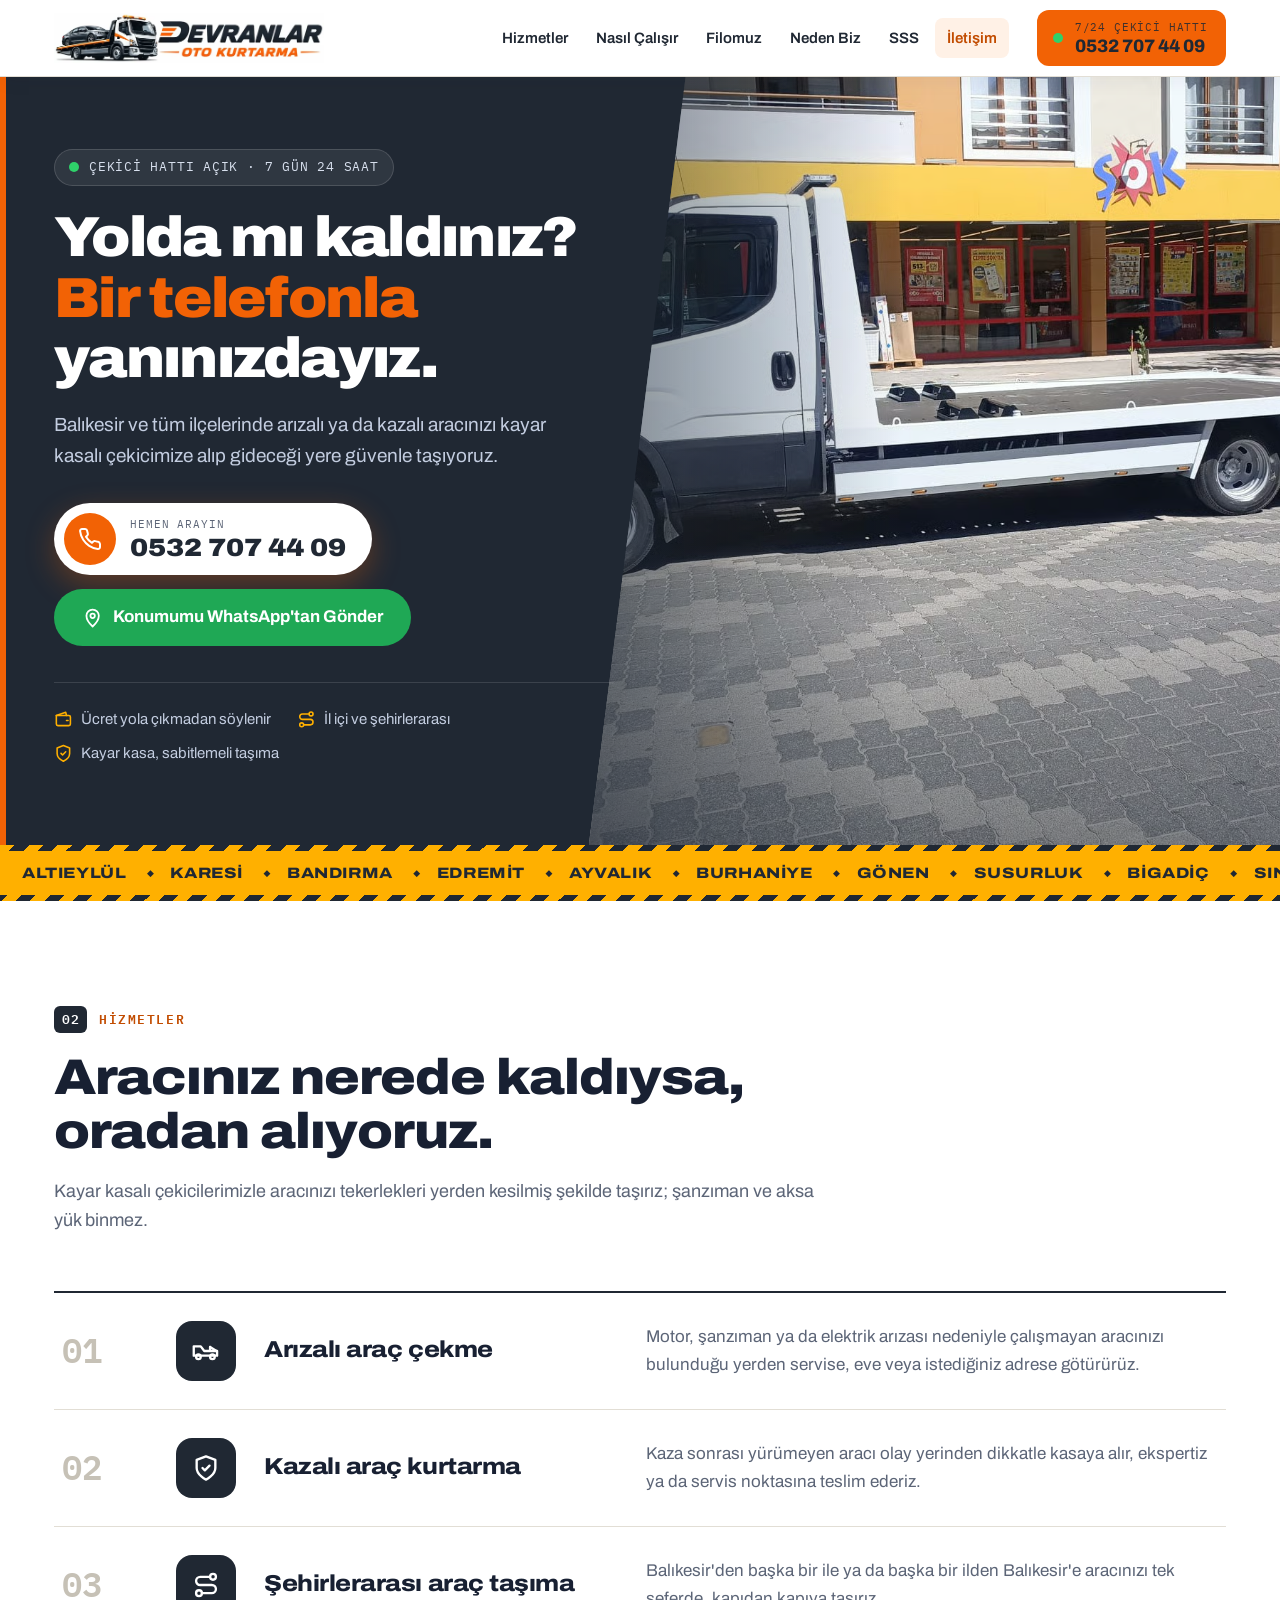
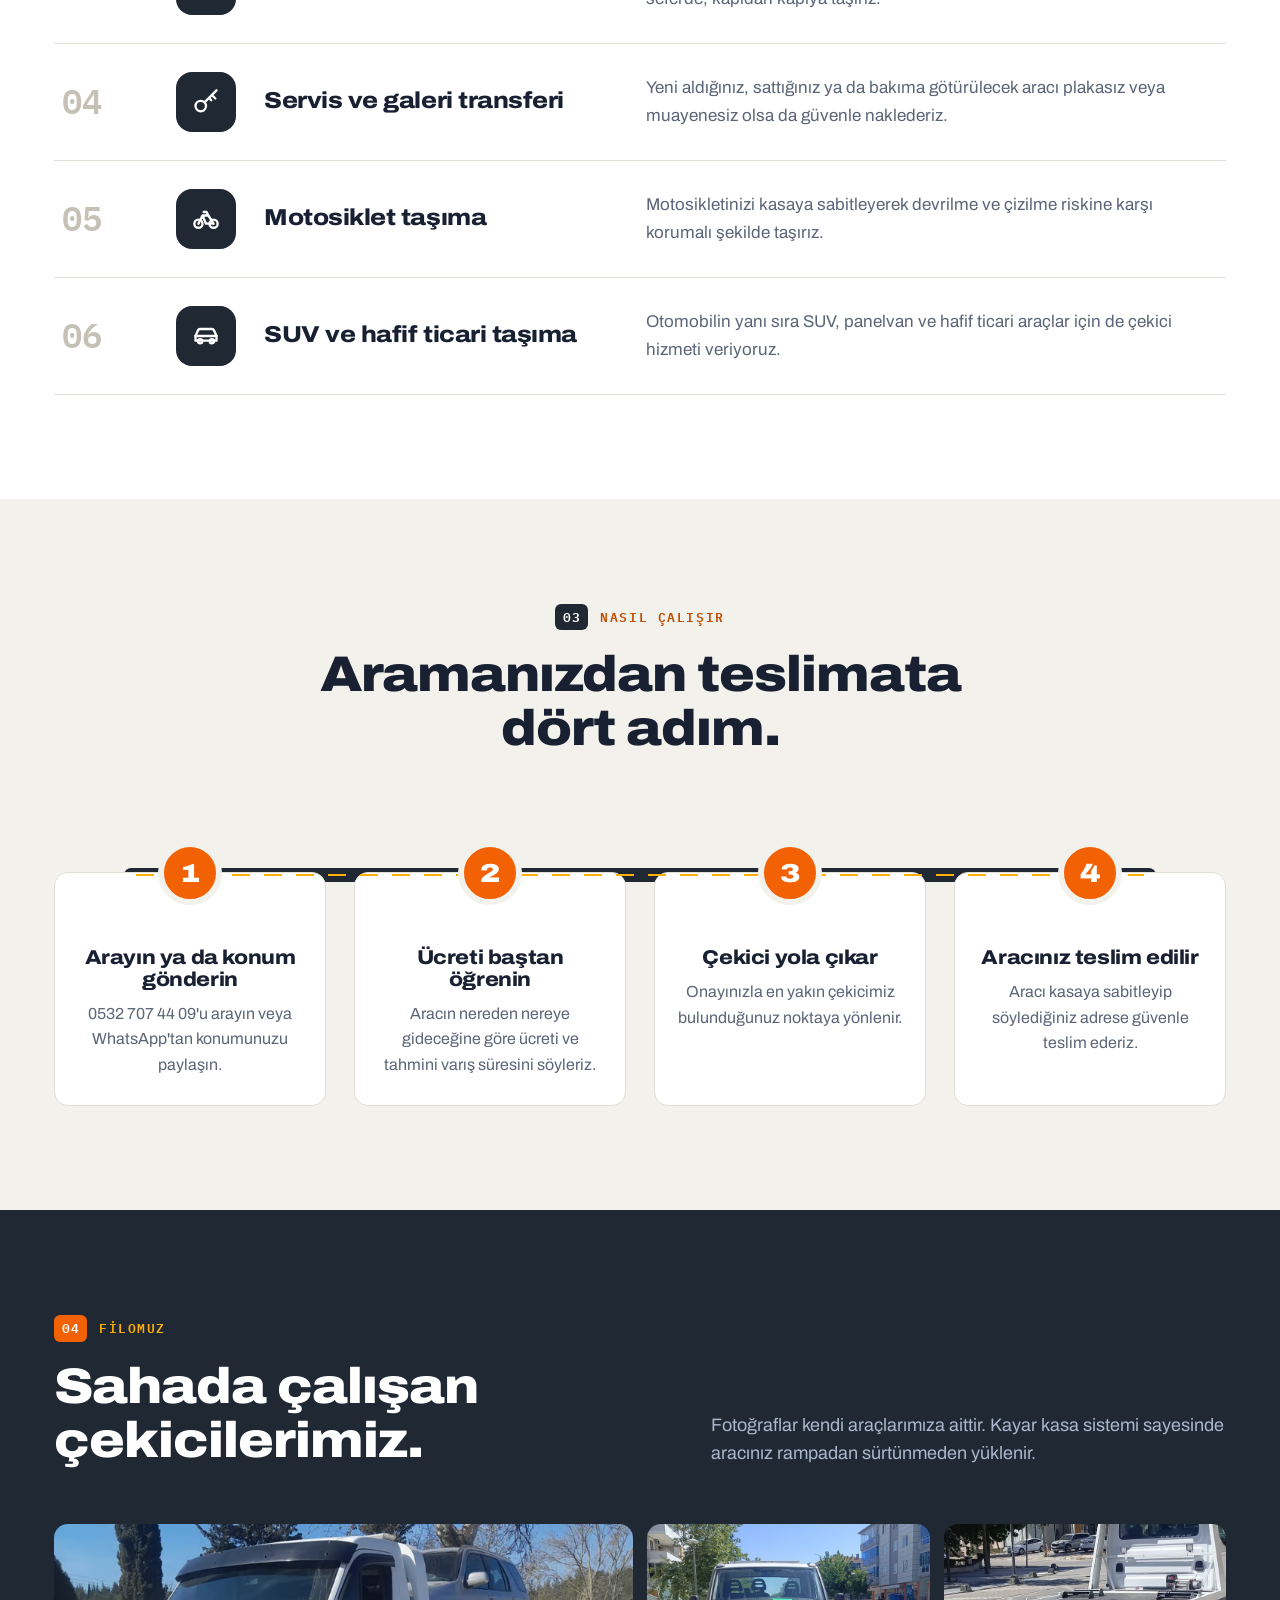
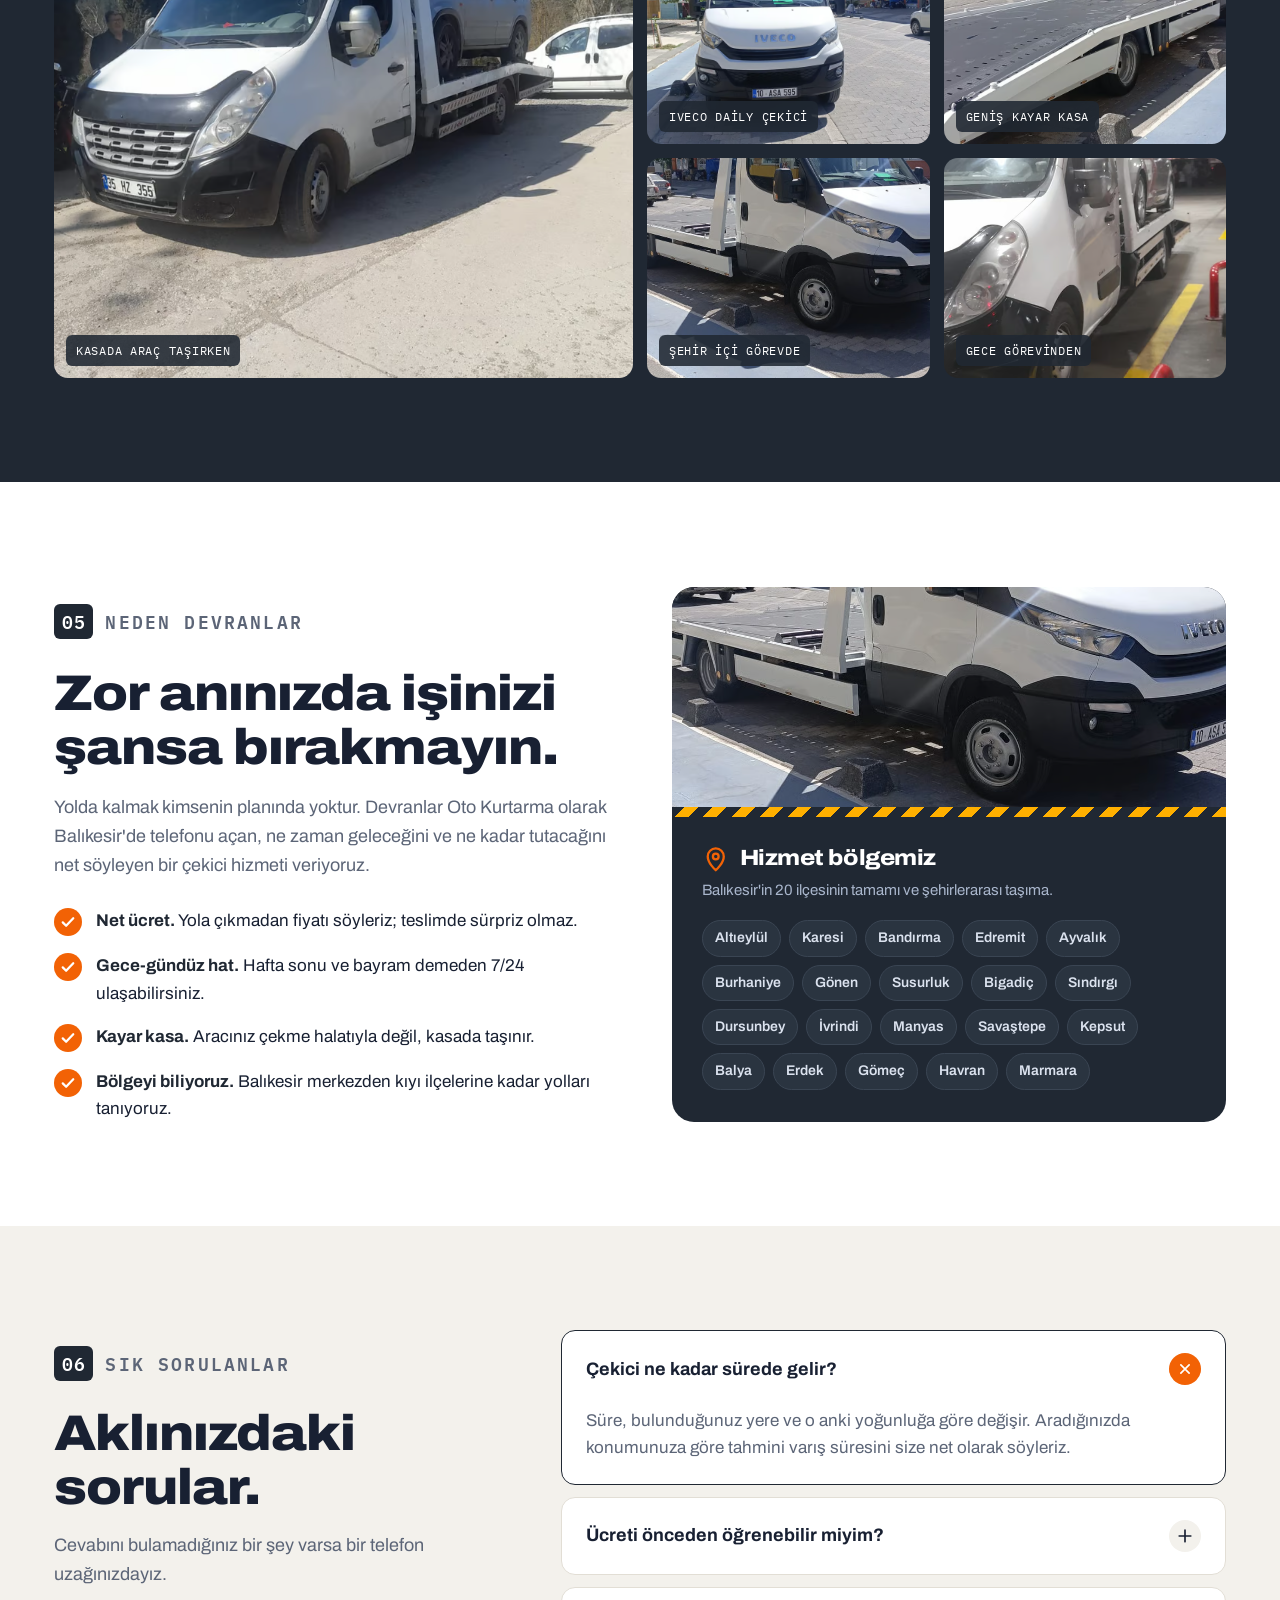
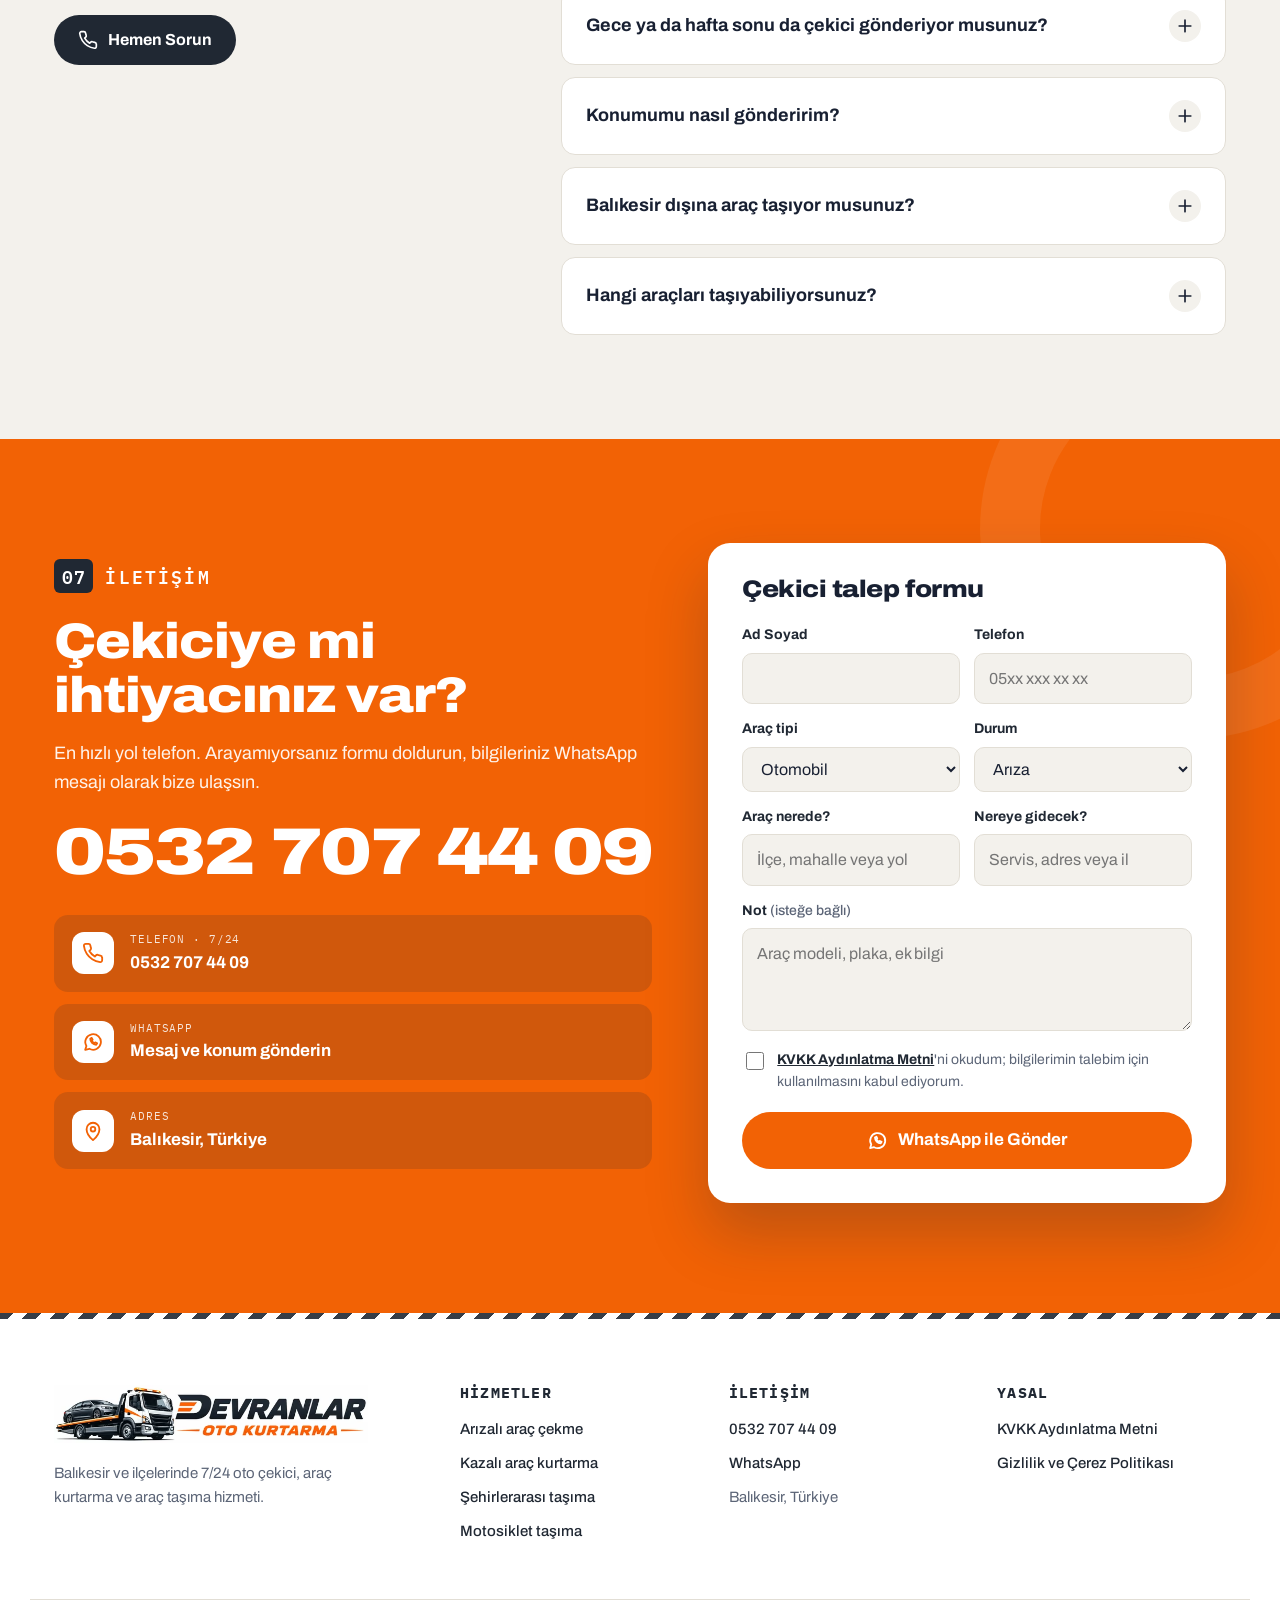
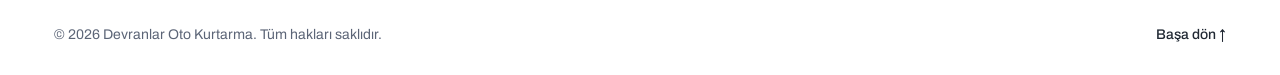
==== index.html @ 250f63aa "Devranlar Oto Kurtarma web sitesi" ====
<!DOCTYPE html>
<html lang="tr">
<head>
<meta charset="UTF-8">
<meta name="viewport" content="width=device-width, initial-scale=1.0">
<title>Devranlar Oto Kurtarma | Balıkesir Oto Çekici ve Yol Yardım – 7/24</title>
<meta name="description" content="Balıkesir oto çekici: arızalı ve kazalı araç kurtarma, şehir içi ve şehirlerarası araç taşıma, motosiklet taşıma. Devranlar Oto Kurtarma ☎ 0532 707 44 09">
<link rel="canonical" href="https://devranlarotokurtarma.com/">
<meta name="robots" content="index, follow, max-image-preview:large">
<meta name="geo.region" content="TR-10">
<meta name="geo.placename" content="Balıkesir">
<meta property="og:type" content="website">
<meta property="og:locale" content="tr_TR">
<meta property="og:site_name" content="Devranlar Oto Kurtarma">
<meta property="og:title" content="Devranlar Oto Kurtarma | Balıkesir Oto Çekici">
<meta property="og:description" content="Balıkesir'de arızalı, kazalı araç kurtarma ve araç taşıma. ☎ 0532 707 44 09">
<meta property="og:url" content="https://devranlarotokurtarma.com/">
<meta property="og:image" content="https://devranlarotokurtarma.com/assets/img/og-image.jpg">
<meta property="og:image:width" content="1200">
<meta property="og:image:height" content="630">
<meta name="twitter:card" content="summary_large_image">
<meta name="theme-color" content="#ffffff">
<link rel="icon" href="assets/img/favicon.svg" type="image/svg+xml">
<link rel="preload" as="image" href="assets/img/iveco-cekici-yan.avif" type="image/avif" fetchpriority="high">
<link rel="preconnect" href="https://fonts.googleapis.com">
<link rel="preconnect" href="https://fonts.gstatic.com" crossorigin>
<link href="https://fonts.googleapis.com/css2?family=Archivo:wdth,wght@62..125,400..900&family=IBM+Plex+Mono:wght@500;600&display=swap" rel="stylesheet">
<link rel="stylesheet" href="assets/css/style.css">
<script type="application/ld+json">
{
  "@context": "https://schema.org",
  "@graph": [
    {
      "@type": ["AutomotiveBusiness", "LocalBusiness"],
      "@id": "https://devranlarotokurtarma.com/#isletme",
      "name": "Devranlar Oto Kurtarma",
      "description": "Balıkesir'de oto çekici hizmeti: arızalı ve kazalı araç kurtarma, şehir içi ve şehirlerarası araç taşıma, motosiklet taşıma.",
      "url": "https://devranlarotokurtarma.com/",
      "telephone": "+90-532-707-44-09",
      "image": "https://devranlarotokurtarma.com/assets/img/og-image.jpg",
      "logo": "https://devranlarotokurtarma.com/assets/img/logo-1200.avif",
      "priceRange": "₺₺",
      "address": {
        "@type": "PostalAddress",
        "addressLocality": "Balıkesir",
        "addressRegion": "Balıkesir",
        "addressCountry": "TR"
      },
      "openingHoursSpecification": {
        "@type": "OpeningHoursSpecification",
        "dayOfWeek": ["Monday","Tuesday","Wednesday","Thursday","Friday","Saturday","Sunday"],
        "opens": "00:00",
        "closes": "23:59"
      },
      "areaServed": [
        {"@type": "AdministrativeArea", "name": "Balıkesir"},
        {"@type": "AdministrativeArea", "name": "Altıeylül"},
        {"@type": "AdministrativeArea", "name": "Karesi"},
        {"@type": "AdministrativeArea", "name": "Bandırma"},
        {"@type": "AdministrativeArea", "name": "Edremit"},
        {"@type": "AdministrativeArea", "name": "Ayvalık"},
        {"@type": "AdministrativeArea", "name": "Burhaniye"},
        {"@type": "AdministrativeArea", "name": "Gönen"},
        {"@type": "AdministrativeArea", "name": "Susurluk"},
        {"@type": "AdministrativeArea", "name": "Bigadiç"}
      ],
      "hasOfferCatalog": {
        "@type": "OfferCatalog",
        "name": "Oto kurtarma hizmetleri",
        "itemListElement": [
          {"@type": "Offer", "itemOffered": {"@type": "Service", "name": "Arızalı araç çekme"}},
          {"@type": "Offer", "itemOffered": {"@type": "Service", "name": "Kazalı araç kurtarma"}},
          {"@type": "Offer", "itemOffered": {"@type": "Service", "name": "Şehirlerarası araç taşıma"}},
          {"@type": "Offer", "itemOffered": {"@type": "Service", "name": "Servis ve galeri araç transferi"}},
          {"@type": "Offer", "itemOffered": {"@type": "Service", "name": "Motosiklet taşıma"}},
          {"@type": "Offer", "itemOffered": {"@type": "Service", "name": "SUV ve hafif ticari araç taşıma"}}
        ]
      }
    },
    {
      "@type": "WebSite",
      "@id": "https://devranlarotokurtarma.com/#site",
      "url": "https://devranlarotokurtarma.com/",
      "name": "Devranlar Oto Kurtarma",
      "inLanguage": "tr-TR",
      "publisher": {"@id": "https://devranlarotokurtarma.com/#isletme"}
    },
    {
      "@type": "FAQPage",
      "mainEntity": [
        {"@type": "Question", "name": "Çekici ne kadar sürede gelir?", "acceptedAnswer": {"@type": "Answer", "text": "Süre, bulunduğunuz yere ve o anki yoğunluğa göre değişir. Aradığınızda konumunuza göre tahmini varış süresini size net olarak söyleriz."}},
        {"@type": "Question", "name": "Ücreti önceden öğrenebilir miyim?", "acceptedAnswer": {"@type": "Answer", "text": "Evet. Aracın nerede olduğunu ve nereye götürüleceğini söylediğinizde ücret bilgisini telefonda, yola çıkmadan önce veririz."}},
        {"@type": "Question", "name": "Gece ya da hafta sonu da çekici gönderiyor musunuz?", "acceptedAnswer": {"@type": "Answer", "text": "Evet, çekici hattımız 7 gün 24 saat açıktır. 0532 707 44 09 numarasını arayabilirsiniz."}},
        {"@type": "Question", "name": "Konumumu nasıl gönderirim?", "acceptedAnswer": {"@type": "Answer", "text": "Sitedeki 'Konumumu WhatsApp'tan Gönder' düğmesine dokunduğunuzda konumunuz harita bağlantısı olarak WhatsApp mesajına eklenir. İsterseniz WhatsApp'ın kendi konum paylaşımını da kullanabilirsiniz."}},
        {"@type": "Question", "name": "Balıkesir dışına araç taşıyor musunuz?", "acceptedAnswer": {"@type": "Answer", "text": "Evet. Balıkesir'in tüm ilçelerinin yanı sıra şehirlerarası araç taşıma da yapıyoruz. Güzergâhı söyleyin, planlamayı birlikte yapalım."}},
        {"@type": "Question", "name": "Hangi araçları taşıyabiliyorsunuz?", "acceptedAnswer": {"@type": "Answer", "text": "Otomobil, SUV, hafif ticari araç ve motosikletleri kayar kasalı çekicilerimizle taşıyoruz. Aracınızın modelini söylemeniz yeterli."}}
      ]
    }
  ]
}
</script>
<script src="assets/js/consent.js"></script>
</head>
<body>
<a class="skip" href="#icerik">İçeriğe atla</a>

<header class="header" id="top">
  <div class="wrap header__in">
    <a href="#top" class="brand" aria-label="Devranlar Oto Kurtarma – Anasayfa">
      <img src="assets/img/logo-600.avif" srcset="assets/img/logo-600.avif 600w, assets/img/logo-1200.avif 1200w" sizes="270px" alt="Devranlar Oto Kurtarma" width="600" height="111">
    </a>
    <nav class="nav" id="nav" aria-label="Ana menü">
      <a class="nav__link" href="#hizmetler">Hizmetler</a>
      <a class="nav__link" href="#surec">Nasıl Çalışır</a>
      <a class="nav__link" href="#filo">Filomuz</a>
      <a class="nav__link" href="#neden">Neden Biz</a>
      <a class="nav__link" href="#sss">SSS</a>
      <a class="nav__link" href="#iletisim">İletişim</a>
      <div class="nav__mobile">
        <a href="tel:+905327074409" class="btn btn--red btn--block"><svg class="ic" aria-hidden="true"><use href="assets/img/icons.svg#i-phone"/></svg> 0532 707 44 09</a>
        <a href="https://wa.me/905327074409?text=Merhaba%2C%20%C3%A7ekici%20hizmeti%20i%C3%A7in%20yaz%C4%B1yorum." target="_blank" rel="noopener" class="btn btn--wa btn--block"><svg class="ic" aria-hidden="true"><use href="assets/img/icons.svg#i-wa"/></svg> WhatsApp'tan Yazın</a>
      </div>
    </nav>
    <a href="tel:+905327074409" class="header__call">
      <span class="live" aria-hidden="true"></span>
      <span><small>7/24 Çekici Hattı</small><strong class="num">0532 707 44 09</strong></span>
    </a>
    <button class="hamburger" id="hamburger" type="button" aria-label="Menüyü aç" aria-controls="nav" aria-expanded="false">
      <svg class="ic ic--open" aria-hidden="true"><use href="assets/img/icons.svg#i-menu"/></svg>
      <svg class="ic ic--close" aria-hidden="true"><use href="assets/img/icons.svg#i-close"/></svg>
    </button>
  </div>
</header>

<main id="icerik">

  <!-- 1 · Hero -->
  <section class="hero" aria-labelledby="hero-baslik">
    <div class="hero__media">
      <img src="assets/img/iveco-cekici-yan.avif" alt="Devranlar Oto Kurtarma'nın beyaz Iveco kayar kasalı çekicisi Balıkesir'de" width="1920" height="1080" fetchpriority="high">
    </div>
    <div class="wrap hero__in">
      <div class="hero__copy">
        <p class="tag"><span class="live" aria-hidden="true"></span> Çekici hattı açık · 7 gün 24 saat</p>
        <h1 id="hero-baslik">Yolda mı kaldınız?<br><span>Bir telefonla</span> yanınızdayız.</h1>
        <p class="hero__lead">Balıkesir ve tüm ilçelerinde arızalı ya da kazalı aracınızı kayar kasalı çekicimize alıp gideceği yere güvenle taşıyoruz.</p>
        <div class="hero__cta">
          <a href="tel:+905327074409" class="dial">
            <span class="dial__ic"><svg class="ic" aria-hidden="true"><use href="assets/img/icons.svg#i-phone"/></svg></span>
            <span class="dial__txt"><small>Hemen arayın</small><strong class="num">0532 707 44 09</strong></span>
          </a>
          <button type="button" class="btn btn--wa btn--lg" data-send-location>
            <svg class="ic" aria-hidden="true"><use href="assets/img/icons.svg#i-pin"/></svg> Konumumu WhatsApp'tan Gönder
          </button>
        </div>
        <ul class="hero__facts">
          <li><svg class="ic" aria-hidden="true"><use href="assets/img/icons.svg#i-wallet"/></svg> Ücret yola çıkmadan söylenir</li>
          <li><svg class="ic" aria-hidden="true"><use href="assets/img/icons.svg#i-route"/></svg> İl içi ve şehirlerarası</li>
          <li><svg class="ic" aria-hidden="true"><use href="assets/img/icons.svg#i-shield"/></svg> Kayar kasa, sabitlemeli taşıma</li>
        </ul>
      </div>
    </div>
  </section>

  <div class="hazard" aria-hidden="true">
    <div class="hazard__track">
      <span>Altıeylül</span><span>Karesi</span><span>Bandırma</span><span>Edremit</span><span>Ayvalık</span><span>Burhaniye</span><span>Gönen</span><span>Susurluk</span><span>Bigadiç</span><span>Sındırgı</span><span>Dursunbey</span><span>İvrindi</span><span>Manyas</span><span>Savaştepe</span><span>Kepsut</span><span>Balya</span><span>Erdek</span><span>Gömeç</span><span>Havran</span><span>Marmara</span>
      <span>Altıeylül</span><span>Karesi</span><span>Bandırma</span><span>Edremit</span><span>Ayvalık</span><span>Burhaniye</span><span>Gönen</span><span>Susurluk</span><span>Bigadiç</span><span>Sındırgı</span><span>Dursunbey</span><span>İvrindi</span><span>Manyas</span><span>Savaştepe</span><span>Kepsut</span><span>Balya</span><span>Erdek</span><span>Gömeç</span><span>Havran</span><span>Marmara</span>
    </div>
  </div>

  <!-- 2 · Hizmetler -->
  <section class="sec" id="hizmetler" aria-labelledby="hizmet-baslik">
    <div class="wrap">
      <div class="sec__head">
        <p class="kicker"><span>02</span> Hizmetler</p>
        <h2 id="hizmet-baslik">Aracınız nerede kaldıysa, oradan alıyoruz.</h2>
        <p class="sec__intro">Kayar kasalı çekicilerimizle aracınızı tekerlekleri yerden kesilmiş şekilde taşırız; şanzıman ve aksa yük binmez.</p>
      </div>
      <ol class="svc">
        <li class="svc__row reveal">
          <span class="svc__no">01</span>
          <span class="svc__ic"><svg class="ic" aria-hidden="true"><use href="assets/img/icons.svg#i-tow"/></svg></span>
          <div class="svc__body"><h3>Arızalı araç çekme</h3><p>Motor, şanzıman ya da elektrik arızası nedeniyle çalışmayan aracınızı bulunduğu yerden servise, eve veya istediğiniz adrese götürürüz.</p></div>
        </li>
        <li class="svc__row reveal">
          <span class="svc__no">02</span>
          <span class="svc__ic"><svg class="ic" aria-hidden="true"><use href="assets/img/icons.svg#i-shield"/></svg></span>
          <div class="svc__body"><h3>Kazalı araç kurtarma</h3><p>Kaza sonrası yürümeyen aracı olay yerinden dikkatle kasaya alır, ekspertiz ya da servis noktasına teslim ederiz.</p></div>
        </li>
        <li class="svc__row reveal">
          <span class="svc__no">03</span>
          <span class="svc__ic"><svg class="ic" aria-hidden="true"><use href="assets/img/icons.svg#i-route"/></svg></span>
          <div class="svc__body"><h3>Şehirlerarası araç taşıma</h3><p>Balıkesir'den başka bir ile ya da başka bir ilden Balıkesir'e aracınızı tek seferde, kapıdan kapıya taşırız.</p></div>
        </li>
        <li class="svc__row reveal">
          <span class="svc__no">04</span>
          <span class="svc__ic"><svg class="ic" aria-hidden="true"><use href="assets/img/icons.svg#i-key"/></svg></span>
          <div class="svc__body"><h3>Servis ve galeri transferi</h3><p>Yeni aldığınız, sattığınız ya da bakıma götürülecek aracı plakasız veya muayenesiz olsa da güvenle naklederiz.</p></div>
        </li>
        <li class="svc__row reveal">
          <span class="svc__no">05</span>
          <span class="svc__ic"><svg class="ic" aria-hidden="true"><use href="assets/img/icons.svg#i-moto"/></svg></span>
          <div class="svc__body"><h3>Motosiklet taşıma</h3><p>Motosikletinizi kasaya sabitleyerek devrilme ve çizilme riskine karşı korumalı şekilde taşırız.</p></div>
        </li>
        <li class="svc__row reveal">
          <span class="svc__no">06</span>
          <span class="svc__ic"><svg class="ic" aria-hidden="true"><use href="assets/img/icons.svg#i-car"/></svg></span>
          <div class="svc__body"><h3>SUV ve hafif ticari taşıma</h3><p>Otomobilin yanı sıra SUV, panelvan ve hafif ticari araçlar için de çekici hizmeti veriyoruz.</p></div>
        </li>
      </ol>
    </div>
  </section>

  <!-- 3 · Nasıl çalışır -->
  <section class="sec sec--paper" id="surec" aria-labelledby="surec-baslik">
    <div class="wrap">
      <div class="sec__head sec__head--center">
        <p class="kicker"><span>03</span> Nasıl Çalışır</p>
        <h2 id="surec-baslik">Aramanızdan teslimata dört adım.</h2>
      </div>
      <ol class="road">
        <li class="road__step reveal">
          <span class="road__dot">1</span>
          <h3>Arayın ya da konum gönderin</h3>
          <p>0532 707 44 09'u arayın veya WhatsApp'tan konumunuzu paylaşın.</p>
        </li>
        <li class="road__step reveal">
          <span class="road__dot">2</span>
          <h3>Ücreti baştan öğrenin</h3>
          <p>Aracın nereden nereye gideceğine göre ücreti ve tahmini varış süresini söyleriz.</p>
        </li>
        <li class="road__step reveal">
          <span class="road__dot">3</span>
          <h3>Çekici yola çıkar</h3>
          <p>Onayınızla en yakın çekicimiz bulunduğunuz noktaya yönlenir.</p>
        </li>
        <li class="road__step reveal">
          <span class="road__dot">4</span>
          <h3>Aracınız teslim edilir</h3>
          <p>Aracı kasaya sabitleyip söylediğiniz adrese güvenle teslim ederiz.</p>
        </li>
      </ol>
    </div>
  </section>

  <!-- 4 · Filo -->
  <section class="sec sec--ink" id="filo" aria-labelledby="filo-baslik">
    <div class="wrap">
      <div class="sec__head sec__head--split">
        <div>
          <p class="kicker kicker--light"><span>04</span> Filomuz</p>
          <h2 id="filo-baslik">Sahada çalışan çekicilerimiz.</h2>
        </div>
        <p class="sec__intro">Fotoğraflar kendi araçlarımıza aittir. Kayar kasa sistemi sayesinde aracınız rampadan sürtünmeden yüklenir.</p>
      </div>
      <div class="gallery">
        <figure class="gallery__item gallery__item--wide reveal">
          <button type="button" data-lightbox="assets/img/cekici-arac-tasima.avif" aria-label="Fotoğrafı büyüt: araç taşıyan çekici">
            <img src="assets/img/cekici-arac-tasima.avif" alt="Kasasında SUV taşıyan Devranlar Oto Kurtarma çekicisi" width="768" height="651" loading="lazy">
          </button>
          <figcaption>Kasada araç taşırken</figcaption>
        </figure>
        <figure class="gallery__item reveal">
          <button type="button" data-lightbox="assets/img/iveco-cekici-on.avif" aria-label="Fotoğrafı büyüt: Iveco çekici önden">
            <img src="assets/img/iveco-cekici-on.avif" alt="Iveco çekicinin önden görünümü" width="1024" height="582" loading="lazy">
          </button>
          <figcaption>Iveco Daily çekici</figcaption>
        </figure>
        <figure class="gallery__item reveal">
          <button type="button" data-lightbox="assets/img/iveco-cekici-kasa.avif" aria-label="Fotoğrafı büyüt: kayar kasa">
            <img src="assets/img/iveco-cekici-kasa.avif" alt="Çekicinin geniş kayar kasası ve sabitleme noktaları" width="1024" height="582" loading="lazy">
          </button>
          <figcaption>Geniş kayar kasa</figcaption>
        </figure>
        <figure class="gallery__item reveal">
          <button type="button" data-lightbox="assets/img/iveco-cekici-capraz.avif" aria-label="Fotoğrafı büyüt: çekici çapraz açı">
            <img src="assets/img/iveco-cekici-capraz.avif" alt="Iveco çekicinin çapraz açıdan görünümü" width="1024" height="659" loading="lazy">
          </button>
          <figcaption>Şehir içi görevde</figcaption>
        </figure>
        <figure class="gallery__item reveal">
          <button type="button" data-lightbox="assets/img/cekici-istasyon.avif" aria-label="Fotoğrafı büyüt: gece görevi">
            <img src="assets/img/cekici-istasyon.avif" alt="Gece yük taşıyan çekici akaryakıt istasyonunda" width="768" height="403" loading="lazy">
          </button>
          <figcaption>Gece görevinden</figcaption>
        </figure>
      </div>
    </div>
  </section>

  <!-- 5 · Neden biz -->
  <section class="sec" id="neden" aria-labelledby="neden-baslik">
    <div class="wrap why">
      <div class="why__copy">
        <p class="kicker"><span>05</span> Neden Devranlar</p>
        <h2 id="neden-baslik">Zor anınızda işinizi şansa bırakmayın.</h2>
        <p>Yolda kalmak kimsenin planında yoktur. Devranlar Oto Kurtarma olarak Balıkesir'de telefonu açan, ne zaman geleceğini ve ne kadar tutacağını net söyleyen bir çekici hizmeti veriyoruz.</p>
        <ul class="checks">
          <li><svg class="ic" aria-hidden="true"><use href="assets/img/icons.svg#i-check"/></svg><span><strong>Net ücret.</strong> Yola çıkmadan fiyatı söyleriz; teslimde sürpriz olmaz.</span></li>
          <li><svg class="ic" aria-hidden="true"><use href="assets/img/icons.svg#i-check"/></svg><span><strong>Gece-gündüz hat.</strong> Hafta sonu ve bayram demeden 7/24 ulaşabilirsiniz.</span></li>
          <li><svg class="ic" aria-hidden="true"><use href="assets/img/icons.svg#i-check"/></svg><span><strong>Kayar kasa.</strong> Aracınız çekme halatıyla değil, kasada taşınır.</span></li>
          <li><svg class="ic" aria-hidden="true"><use href="assets/img/icons.svg#i-check"/></svg><span><strong>Bölgeyi biliyoruz.</strong> Balıkesir merkezden kıyı ilçelerine kadar yolları tanıyoruz.</span></li>
        </ul>
      </div>
      <div class="why__panel reveal">
        <div class="why__photo">
          <img src="assets/img/iveco-cekici-capraz.avif" alt="" width="1024" height="659" loading="lazy">
        </div>
        <div class="areas">
          <h3><svg class="ic" aria-hidden="true"><use href="assets/img/icons.svg#i-pin"/></svg> Hizmet bölgemiz</h3>
          <p>Balıkesir'in 20 ilçesinin tamamı ve şehirlerarası taşıma.</p>
          <ul class="chips">
            <li>Altıeylül</li><li>Karesi</li><li>Bandırma</li><li>Edremit</li><li>Ayvalık</li><li>Burhaniye</li><li>Gönen</li><li>Susurluk</li><li>Bigadiç</li><li>Sındırgı</li><li>Dursunbey</li><li>İvrindi</li><li>Manyas</li><li>Savaştepe</li><li>Kepsut</li><li>Balya</li><li>Erdek</li><li>Gömeç</li><li>Havran</li><li>Marmara</li>
          </ul>
        </div>
      </div>
    </div>
  </section>

  <!-- 6 · SSS -->
  <section class="sec sec--paper" id="sss" aria-labelledby="sss-baslik">
    <div class="wrap faq">
      <div class="faq__head">
        <p class="kicker"><span>06</span> Sık Sorulanlar</p>
        <h2 id="sss-baslik">Aklınızdaki sorular.</h2>
        <p>Cevabını bulamadığınız bir şey varsa bir telefon uzağınızdayız.</p>
        <a href="tel:+905327074409" class="btn btn--ink"><svg class="ic" aria-hidden="true"><use href="assets/img/icons.svg#i-phone"/></svg> Hemen Sorun</a>
      </div>
      <div class="faq__list">
        <details class="qa" open>
          <summary>Çekici ne kadar sürede gelir?<svg class="ic" aria-hidden="true"><use href="assets/img/icons.svg#i-plus"/></svg></summary>
          <p>Süre, bulunduğunuz yere ve o anki yoğunluğa göre değişir. Aradığınızda konumunuza göre tahmini varış süresini size net olarak söyleriz.</p>
        </details>
        <details class="qa">
          <summary>Ücreti önceden öğrenebilir miyim?<svg class="ic" aria-hidden="true"><use href="assets/img/icons.svg#i-plus"/></svg></summary>
          <p>Evet. Aracın nerede olduğunu ve nereye götürüleceğini söylediğinizde ücret bilgisini telefonda, yola çıkmadan önce veririz.</p>
        </details>
        <details class="qa">
          <summary>Gece ya da hafta sonu da çekici gönderiyor musunuz?<svg class="ic" aria-hidden="true"><use href="assets/img/icons.svg#i-plus"/></svg></summary>
          <p>Evet, çekici hattımız 7 gün 24 saat açıktır. <a href="tel:+905327074409" class="num">0532 707 44 09</a> numarasını arayabilirsiniz.</p>
        </details>
        <details class="qa">
          <summary>Konumumu nasıl gönderirim?<svg class="ic" aria-hidden="true"><use href="assets/img/icons.svg#i-plus"/></svg></summary>
          <p>Sitedeki “Konumumu WhatsApp'tan Gönder” düğmesine dokunduğunuzda konumunuz harita bağlantısı olarak WhatsApp mesajına eklenir. İsterseniz WhatsApp'ın kendi konum paylaşımını da kullanabilirsiniz.</p>
        </details>
        <details class="qa">
          <summary>Balıkesir dışına araç taşıyor musunuz?<svg class="ic" aria-hidden="true"><use href="assets/img/icons.svg#i-plus"/></svg></summary>
          <p>Evet. Balıkesir'in tüm ilçelerinin yanı sıra şehirlerarası araç taşıma da yapıyoruz. Güzergâhı söyleyin, planlamayı birlikte yapalım.</p>
        </details>
        <details class="qa">
          <summary>Hangi araçları taşıyabiliyorsunuz?<svg class="ic" aria-hidden="true"><use href="assets/img/icons.svg#i-plus"/></svg></summary>
          <p>Otomobil, SUV, hafif ticari araç ve motosikletleri kayar kasalı çekicilerimizle taşıyoruz. Aracınızın modelini söylemeniz yeterli.</p>
        </details>
      </div>
    </div>
  </section>

  <!-- 7 · İletişim -->
  <section class="sec contact" id="iletisim" aria-labelledby="iletisim-baslik">
    <div class="wrap contact__in">
      <div class="contact__info">
        <p class="kicker kicker--light"><span>07</span> İletişim</p>
        <h2 id="iletisim-baslik">Çekiciye mi ihtiyacınız var?</h2>
        <p>En hızlı yol telefon. Arayamıyorsanız formu doldurun, bilgileriniz WhatsApp mesajı olarak bize ulaşsın.</p>
        <a href="tel:+905327074409" class="bignum num">0532 707 44 09</a>
        <ul class="clist">
          <li><a href="tel:+905327074409"><svg class="ic" aria-hidden="true"><use href="assets/img/icons.svg#i-phone"/></svg><span><small>Telefon · 7/24</small><strong class="num">0532 707 44 09</strong></span></a></li>
          <li><a href="https://wa.me/905327074409?text=Merhaba%2C%20%C3%A7ekici%20hizmeti%20i%C3%A7in%20yaz%C4%B1yorum." target="_blank" rel="noopener"><svg class="ic" aria-hidden="true"><use href="assets/img/icons.svg#i-wa"/></svg><span><small>WhatsApp</small><strong>Mesaj ve konum gönderin</strong></span></a></li>
          <li><span class="clist__static"><svg class="ic" aria-hidden="true"><use href="assets/img/icons.svg#i-pin"/></svg><span><small>Adres</small><strong>Balıkesir, Türkiye</strong></span></span></li>
        </ul>
      </div>
      <form class="form" id="contactForm" novalidate>
        <h3>Çekici talep formu</h3>
        <div class="form__grid">
          <label class="field"><span>Ad Soyad</span><input type="text" name="ad" autocomplete="name" required></label>
          <label class="field"><span>Telefon</span><input type="tel" name="telefon" autocomplete="tel" inputmode="tel" placeholder="05xx xxx xx xx" required></label>
          <label class="field"><span>Araç tipi</span>
            <select name="arac">
              <option>Otomobil</option><option>SUV</option><option>Hafif ticari</option><option>Motosiklet</option>
            </select>
          </label>
          <label class="field"><span>Durum</span>
            <select name="durum">
              <option>Arıza</option><option>Kaza</option><option>Nakil / taşıma</option>
            </select>
          </label>
          <label class="field"><span>Araç nerede?</span><input type="text" name="nereden" placeholder="İlçe, mahalle veya yol" required></label>
          <label class="field"><span>Nereye gidecek?</span><input type="text" name="nereye" placeholder="Servis, adres veya il"></label>
          <label class="field field--full"><span>Not <em>(isteğe bağlı)</em></span><textarea name="mesaj" rows="3" placeholder="Araç modeli, plaka, ek bilgi"></textarea></label>
        </div>
        <label class="consent"><input type="checkbox" name="kvkk" required> <span><a href="kvkk.html">KVKK Aydınlatma Metni</a>'ni okudum; bilgilerimin talebim için kullanılmasını kabul ediyorum.</span></label>
        <p class="form__err" id="formErr" role="alert" hidden></p>
        <button type="submit" class="btn btn--red btn--block btn--lg"><svg class="ic" aria-hidden="true"><use href="assets/img/icons.svg#i-wa"/></svg> WhatsApp ile Gönder</button>
      </form>
    </div>
  </section>

</main>

<footer class="footer">
  <div class="wrap footer__in">
    <div class="footer__brand">
      <a href="#top" class="brand brand--footer" aria-label="Devranlar Oto Kurtarma – Başa dön">
        <img src="assets/img/logo-600.avif" srcset="assets/img/logo-600.avif 600w, assets/img/logo-1200.avif 1200w" sizes="300px" alt="Devranlar Oto Kurtarma" width="600" height="111" loading="lazy">
      </a>
      <p>Balıkesir ve ilçelerinde 7/24 oto çekici, araç kurtarma ve araç taşıma hizmeti.</p>
    </div>
    <div>
      <h4>Hizmetler</h4>
      <ul>
        <li><a href="#hizmetler">Arızalı araç çekme</a></li>
        <li><a href="#hizmetler">Kazalı araç kurtarma</a></li>
        <li><a href="#hizmetler">Şehirlerarası taşıma</a></li>
        <li><a href="#hizmetler">Motosiklet taşıma</a></li>
      </ul>
    </div>
    <div>
      <h4>İletişim</h4>
      <ul>
        <li><a href="tel:+905327074409" class="num">0532 707 44 09</a></li>
        <li><a href="https://wa.me/905327074409" target="_blank" rel="noopener">WhatsApp</a></li>
        <li>Balıkesir, Türkiye</li>
      </ul>
    </div>
    <div>
      <h4>Yasal</h4>
      <ul>
        <li><a href="kvkk.html">KVKK Aydınlatma Metni</a></li>
        <li><a href="gizlilik-politikasi.html">Gizlilik ve Çerez Politikası</a></li>
        <li><a href="#" data-cookie-settings hidden>Çerez Tercihleri</a></li>
      </ul>
    </div>
  </div>
  <div class="wrap footer__bottom">
    <span>© <span data-year>2026</span> Devranlar Oto Kurtarma. Tüm hakları saklıdır.</span>
    <a href="#top">Başa dön ↑</a>
  </div>
</footer>

<div class="lightbox" id="lightbox" hidden>
  <button type="button" class="lightbox__close" aria-label="Kapat"><svg class="ic" aria-hidden="true"><use href="assets/img/icons.svg#i-close"/></svg></button>
  <img alt="">
</div>

<div class="callbar">
  <a href="tel:+905327074409" class="callbar__call"><svg class="ic" aria-hidden="true"><use href="assets/img/icons.svg#i-phone"/></svg> Hemen Ara</a>
  <button type="button" class="callbar__wa" data-send-location><svg class="ic" aria-hidden="true"><use href="assets/img/icons.svg#i-pin"/></svg> Konum Gönder</button>
</div>

<script src="assets/js/main.js" defer></script>
</body>
</html>
---- assets/css/style.css ----
/* Devranlar Oto Kurtarma — kurumsal: logodaki kömür grisi + turuncu, ikaz sarısı */
:root {
  --ink: #202833;
  --ink-2: #2a3440;
  --ink-3: #3a4553;
  --red: #f26205;
  --red-d: #d45200;
  --red-txt: #c24c00;
  --amber: #ffb000;
  --paper: #f3f1ec;
  --white: #ffffff;
  --line: #e2ded5;
  --text: #182032;
  --muted: #5c6577;
  --wa: #1fa855;
  --wa-d: #178a45;
  --radius: 14px;
  --font: 'Archivo', system-ui, -apple-system, 'Segoe UI', sans-serif;
  --mono: 'IBM Plex Mono', ui-monospace, Consolas, monospace;
  --header-h: 76px;
}

*, *::before, *::after { box-sizing: border-box; }
html { scroll-behavior: smooth; scroll-padding-top: calc(var(--header-h) + 8px); -webkit-text-size-adjust: 100%; }
html, body { overflow-x: clip; }
body { margin: 0; font-family: var(--font); font-size: 17px; line-height: 1.6; color: var(--text); background: var(--white); overflow-x: hidden; }
img { max-width: 100%; height: auto; display: block; }
a { color: inherit; }
h1, h2, h3, h4 { margin: 0; line-height: 1.08; font-stretch: 112%; letter-spacing: -0.02em; }
p { margin: 0; }
ul, ol { margin: 0; padding: 0; list-style: none; }
button { font: inherit; cursor: pointer; }
.num { font-variant-numeric: tabular-nums; white-space: nowrap; }
.wrap { width: 100%; max-width: 1220px; margin: 0 auto; padding: 0 24px; }
.ic { width: 1.25em; height: 1.25em; fill: none; stroke: currentColor; stroke-width: 2; stroke-linecap: round; stroke-linejoin: round; flex: none; }
.skip { position: absolute; left: -9999px; top: 8px; z-index: 200; background: var(--amber); color: var(--ink); padding: 8px 14px; border-radius: 8px; font-weight: 700; }
.skip:focus { left: 8px; }
:focus-visible { outline: 3px solid var(--amber); outline-offset: 3px; }

/* Butonlar */
.btn { display: inline-flex; align-items: center; justify-content: center; gap: 10px; padding: 13px 22px; border-radius: 999px; border: 2px solid transparent; font-weight: 700; font-size: 16px; text-decoration: none; line-height: 1.2; transition: background .2s, color .2s, transform .2s, border-color .2s; }
.btn:hover { transform: translateY(-2px); }
.btn--lg { padding: 16px 26px; font-size: 17px; }
.btn--block { width: 100%; }
.btn--red { background: var(--red); color: #fff; }
.btn--red:hover { background: var(--red-d); }
.btn--wa { background: var(--wa); color: #fff; }
.btn--wa:hover { background: var(--wa-d); }
.btn--ink { background: var(--ink); color: #fff; }
.btn--ink:hover { background: var(--ink-3); }
.btn--ghost-dark { background: transparent; color: #fff; border-color: rgba(255,255,255,.35); }
.btn--ghost-dark:hover { border-color: #fff; }

/* Canlı nokta */
.live { width: 10px; height: 10px; border-radius: 50%; background: #2fd16a; box-shadow: 0 0 0 0 rgba(47,209,106,.6); animation: pulse 2s infinite; flex: none; display: inline-block; }
@keyframes pulse { 0% { box-shadow: 0 0 0 0 rgba(47,209,106,.6); } 70% { box-shadow: 0 0 0 10px rgba(47,209,106,0); } 100% { box-shadow: 0 0 0 0 rgba(47,209,106,0); } }

/* Header */
.header { position: sticky; top: 0; z-index: 100; background: #fff; color: var(--ink); border-bottom: 1px solid var(--line); box-shadow: 0 4px 18px rgba(32,40,51,.06); }
.header__in { height: var(--header-h); display: flex; align-items: center; gap: 28px; }
.brand { display: flex; align-items: center; text-decoration: none; color: inherit; flex: none; }
.brand img { height: 50px; width: auto; }
.brand--footer img { height: 58px; }
.nav { display: flex; gap: 4px; margin-left: auto; }
.nav__link { text-decoration: none; font-weight: 600; font-size: 15px; padding: 8px 12px; border-radius: 8px; color: var(--ink); transition: color .2s, background .2s; }
.nav__link:hover, .nav__link.is-active { color: var(--red-txt); background: #fff1e6; }
.nav__mobile { display: none; }
.header__call { display: flex; align-items: center; gap: 12px; text-decoration: none; background: var(--red); padding: 9px 18px 9px 16px; border-radius: 12px; transition: background .2s; }
.header__call:hover { background: var(--red-d); }
.header__call small { display: block; font-family: var(--mono); font-size: 10.5px; letter-spacing: .08em; text-transform: uppercase; opacity: .85; }
.header__call strong { display: block; font-size: 18px; font-weight: 800; line-height: 1.15; }
.hamburger { display: none; margin-left: auto; width: 46px; height: 46px; border-radius: 10px; border: 1px solid var(--line); background: #fff; color: var(--ink); place-items: center; }
.hamburger .ic { width: 24px; height: 24px; }
.hamburger .ic--close { display: none; }
.nav-open .hamburger .ic--open { display: none; }
.nav-open .hamburger .ic--close { display: block; }

/* Hero */
.hero { position: relative; background: var(--ink); color: #fff; overflow: hidden; min-height: min(760px, calc(100vh - var(--header-h))); display: flex; align-items: center; }
.hero__media { position: absolute; inset: 0 0 0 46%; clip-path: polygon(14% 0, 100% 0, 100% 100%, 0 100%); }
.hero__media img { width: 100%; height: 100%; object-fit: cover; object-position: 40% 60%; }
.hero__media::after { content: ''; position: absolute; inset: 0; background: linear-gradient(90deg, rgba(32,40,51,.55) 0%, rgba(32,40,51,0) 45%), linear-gradient(0deg, rgba(32,40,51,.5), rgba(32,40,51,0) 40%); }
.hero::before { content: ''; position: absolute; left: 0; top: 0; bottom: 0; width: 6px; background: var(--red); z-index: 2; }
.hero__in { position: relative; z-index: 2; padding-top: 72px; padding-bottom: 80px; }
.hero__copy { max-width: 560px; }
.tag { display: inline-flex; align-items: center; gap: 10px; font-family: var(--mono); font-size: 13px; letter-spacing: .06em; text-transform: uppercase; background: rgba(255,255,255,.07); border: 1px solid rgba(255,255,255,.14); padding: 7px 14px; border-radius: 999px; color: #d8e0ee; }
.hero h1 { font-size: clamp(40px, 4.4vw, 62px); font-weight: 900; font-stretch: 106%; margin: 22px 0 20px; letter-spacing: -0.03em; }
.hero h1 span { color: var(--red); }
.hero__lead { font-size: 19px; color: #c3cde0; max-width: 520px; }
.hero__cta { display: flex; flex-wrap: wrap; align-items: center; gap: 14px; margin-top: 32px; }
.dial { display: inline-flex; align-items: center; gap: 14px; text-decoration: none; background: #fff; color: var(--ink); padding: 10px 26px 10px 10px; border-radius: 999px; transition: transform .2s, box-shadow .2s; box-shadow: 0 10px 30px rgba(242,98,5,.3); }
.dial:hover { transform: translateY(-2px); box-shadow: 0 14px 36px rgba(242,98,5,.45); }
.dial__ic { width: 52px; height: 52px; border-radius: 50%; background: var(--red); color: #fff; display: grid; place-items: center; }
.dial__ic .ic { width: 24px; height: 24px; }
.dial__txt small { display: block; font-family: var(--mono); font-size: 11px; letter-spacing: .08em; text-transform: uppercase; color: var(--muted); }
.dial__txt strong { display: block; font-size: 25px; font-weight: 900; font-stretch: 110%; line-height: 1.1; }
.hero__facts { display: flex; flex-wrap: wrap; gap: 10px 26px; margin-top: 36px; padding-top: 24px; border-top: 1px solid rgba(255,255,255,.12); font-size: 15px; color: #c3cde0; }
.hero__facts li { display: flex; align-items: center; gap: 8px; }
.hero__facts .ic { color: var(--amber); }

/* İkaz şeridi */
.hazard { background: var(--amber); color: var(--ink); overflow: hidden; position: relative; border-top: 6px solid transparent; border-bottom: 6px solid transparent; border-image: repeating-linear-gradient(-45deg, var(--ink) 0 10px, var(--amber) 10px 20px) 6; }
.hazard__track { display: flex; width: max-content; animation: marquee 50s linear infinite; padding: 10px 0; }
.hazard__track span { font-weight: 800; font-stretch: 120%; text-transform: uppercase; font-size: 15px; letter-spacing: .04em; padding: 0 22px; position: relative; white-space: nowrap; }
.hazard__track span::after { content: '◆'; position: absolute; right: -6px; font-size: 9px; top: 50%; transform: translateY(-50%); }
@keyframes marquee { to { transform: translateX(-50%); } }

/* Bölümler */
.sec { padding: 104px 0; }
.sec--paper { background: var(--paper); }
.sec--ink { background: var(--ink); color: #fff; }
.sec__head { max-width: 760px; margin-bottom: 56px; }
.sec__head--center { text-align: center; margin-left: auto; margin-right: auto; }
.sec__head--split { max-width: none; display: grid; grid-template-columns: 1.2fr 1fr; gap: 40px; align-items: end; }
.sec h2 { font-size: clamp(32px, 4vw, 50px); font-weight: 850; }
.sec__intro { color: var(--muted); font-size: 18px; margin-top: 18px; }
.sec--ink .sec__intro { color: #a9b6cc; margin-top: 0; }
.kicker { display: inline-flex; align-items: center; gap: 12px; font-family: var(--mono); font-weight: 600; font-size: 13px; letter-spacing: .12em; text-transform: uppercase; color: var(--red-txt); margin-bottom: 18px; }
.kicker span { background: var(--ink); color: #fff; padding: 3px 8px; border-radius: 6px; letter-spacing: .04em; }
.kicker--light { color: var(--amber); }
.kicker--light span { background: var(--red); }

/* Hizmet satırları */
.svc { border-top: 2px solid var(--ink); }
.svc__row { display: grid; grid-template-columns: 90px 64px 1fr; gap: 24px; align-items: center; padding: 28px 8px; border-bottom: 1px solid var(--line); position: relative; transition: background .25s, padding .25s; }
.svc__row::before { content: ''; position: absolute; left: 0; top: -1px; height: 2px; width: 0; background: var(--red); transition: width .4s; }
.svc__row:hover { background: var(--paper); padding-left: 20px; }
.svc__row:hover::before { width: 100%; }
.svc__no { font-family: var(--mono); font-size: 34px; font-weight: 600; color: #c6c1b6; transition: color .25s; }
.svc__row:hover .svc__no { color: var(--red); }
.svc__ic { width: 60px; height: 60px; border-radius: 16px; background: var(--ink); color: #fff; display: grid; place-items: center; }
.svc__ic .ic { width: 28px; height: 28px; }
.svc__body { display: grid; grid-template-columns: minmax(220px, 1fr) 1.6fr; gap: 24px; align-items: center; }
.svc__body h3 { font-size: 23px; font-weight: 800; }
.svc__body p { color: var(--muted); }

/* Yol süreci */
.road { display: grid; grid-template-columns: repeat(4, 1fr); gap: 28px; position: relative; padding-top: 30px; }
.road::before { content: ''; position: absolute; top: 56px; left: 6%; right: 6%; height: 14px; background: var(--ink); border-radius: 7px; }
.road::after { content: ''; position: absolute; top: 62px; left: 7%; right: 7%; height: 2px; background: repeating-linear-gradient(90deg, var(--amber) 0 18px, transparent 18px 32px); }
.road__step { position: relative; text-align: center; background: var(--white); border-radius: var(--radius); padding: 74px 22px 28px; margin-top: 30px; border: 1px solid var(--line); }
.road__dot { position: absolute; top: -32px; left: 50%; transform: translateX(-50%); width: 64px; height: 64px; border-radius: 50%; background: var(--red); color: #fff; display: grid; place-items: center; font-weight: 900; font-size: 26px; font-stretch: 120%; border: 6px solid var(--paper); z-index: 1; }
.road__step h3 { font-size: 20px; font-weight: 800; margin-bottom: 10px; }
.road__step p { color: var(--muted); font-size: 16px; }

/* Galeri */
.gallery { display: grid; grid-template-columns: repeat(4, 1fr); grid-auto-rows: 220px; gap: 14px; }
.gallery__item { margin: 0; position: relative; border-radius: var(--radius); overflow: hidden; background: var(--ink-2); }
.gallery__item--wide { grid-column: span 2; grid-row: span 2; }
.gallery__item button { all: unset; display: block; width: 100%; height: 100%; cursor: zoom-in; }
.gallery__item button:focus-visible { outline: 3px solid var(--amber); outline-offset: -3px; }
.gallery__item img { width: 100%; height: 100%; object-fit: cover; transition: transform .6s; }
.gallery__item:hover img { transform: scale(1.05); }
.gallery__item figcaption { position: absolute; left: 12px; bottom: 12px; background: rgba(32,40,51,.88); color: #fff; font-family: var(--mono); font-size: 12px; letter-spacing: .06em; text-transform: uppercase; padding: 6px 10px; border-radius: 6px; pointer-events: none; }

/* Neden biz */
.why { display: grid; grid-template-columns: 1fr 1fr; gap: 64px; align-items: center; }
.why__copy > p { color: var(--muted); font-size: 18px; margin: 18px 0 28px; }
.checks { display: grid; gap: 16px; }
.checks li { display: flex; gap: 14px; align-items: flex-start; }
.checks .ic { width: 28px; height: 28px; padding: 5px; border-radius: 50%; background: var(--red); color: #fff; stroke-width: 3; margin-top: 1px; }
.checks strong { color: var(--ink); }
.why__panel { background: var(--ink); border-radius: 22px; overflow: hidden; color: #fff; }
.why__photo { height: 230px; position: relative; }
.why__photo img { width: 100%; height: 100%; object-fit: cover; }
.why__photo::after { content: ''; position: absolute; left: 0; right: 0; bottom: 0; height: 10px; background: repeating-linear-gradient(-45deg, var(--amber) 0 10px, var(--ink) 10px 20px); }
.areas { padding: 28px 30px 32px; }
.areas h3 { font-size: 22px; font-weight: 800; display: flex; align-items: center; gap: 10px; }
.areas h3 .ic { color: var(--red); }
.areas > p { color: #a9b6cc; margin: 6px 0 18px; font-size: 15px; }
.chips { display: flex; flex-wrap: wrap; gap: 8px; }
.chips li { font-size: 14px; font-weight: 600; padding: 6px 12px; border-radius: 999px; background: var(--ink-2); border: 1px solid var(--ink-3); color: #dbe2ee; }

/* SSS */
.faq { display: grid; grid-template-columns: 1fr 1.5fr; gap: 64px; align-items: start; }
.faq__head { position: sticky; top: calc(var(--header-h) + 32px); }
.faq__head > p { color: var(--muted); margin: 16px 0 26px; font-size: 18px; }
.faq__list { display: grid; gap: 12px; }
.qa { background: var(--white); border-radius: var(--radius); border: 1px solid var(--line); transition: border-color .2s; }
.qa[open] { border-color: var(--ink); }
.qa summary { list-style: none; display: flex; justify-content: space-between; align-items: center; gap: 16px; padding: 22px 24px; font-weight: 700; font-size: 18px; cursor: pointer; }
.qa summary::-webkit-details-marker { display: none; }
.qa summary .ic { width: 32px; height: 32px; padding: 6px; border-radius: 50%; background: var(--paper); transition: transform .25s, background .25s, color .25s; }
.qa[open] summary .ic { transform: rotate(45deg); background: var(--red); color: #fff; }
.qa p { padding: 0 24px 22px; color: var(--muted); }
.qa a { color: var(--red-txt); font-weight: 700; }

/* İletişim */
.contact { background: var(--red); color: #fff; position: relative; overflow: hidden; }
.contact::before { content: ''; position: absolute; right: -120px; top: -120px; width: 420px; height: 420px; border-radius: 50%; border: 60px solid rgba(255,255,255,.07); }
.contact__in { display: grid; grid-template-columns: 1fr 1.05fr; gap: 56px; align-items: start; position: relative; }
.contact .kicker--light { color: #fff; }
.contact .kicker--light span { background: var(--ink); }
.contact__info > p { color: #fff3ea; font-size: 18px; margin: 16px 0 22px; }
.bignum { display: block; text-decoration: none; font-size: clamp(32px, 9vw, 66px); font-weight: 900; font-stretch: 120%; letter-spacing: -0.03em; line-height: 1; margin-bottom: 30px; }
.bignum:hover { color: var(--ink); }
.clist { display: grid; gap: 12px; }
.clist a, .clist__static { display: flex; align-items: center; gap: 16px; padding: 16px 18px; border-radius: var(--radius); background: rgba(32,40,51,.16); text-decoration: none; transition: background .2s; }
.clist a:hover { background: rgba(32,40,51,.32); }
.clist .ic { width: 42px; height: 42px; padding: 10px; border-radius: 12px; background: #fff; color: var(--red); }
.clist small { display: block; font-family: var(--mono); font-size: 11px; letter-spacing: .08em; text-transform: uppercase; opacity: .85; }
.clist strong { display: block; font-size: 17px; }
.form { background: var(--white); color: var(--text); border-radius: 22px; padding: 34px; box-shadow: 0 30px 60px rgba(32,40,51,.25); }
.form h3 { font-size: 24px; font-weight: 850; margin-bottom: 22px; }
.form__grid { display: grid; grid-template-columns: 1fr 1fr; gap: 14px; }
.field { display: grid; gap: 6px; }
.field--full { grid-column: 1 / -1; }
.field > span { font-size: 14px; font-weight: 700; color: var(--ink); }
.field em { font-style: normal; font-weight: 500; color: var(--muted); }
.field input, .field select, .field textarea { font: inherit; font-size: 16px; padding: 12px 14px; border-radius: 10px; border: 1.5px solid var(--line); background: var(--paper); color: var(--text); width: 100%; transition: border-color .2s, background .2s; }
.field input:focus, .field select:focus, .field textarea:focus { outline: none; border-color: var(--ink); background: #fff; }
.field textarea { resize: vertical; }
.field .is-invalid { border-color: var(--red); background: #fff4ec; }
.consent { display: flex; gap: 10px; align-items: flex-start; font-size: 14px; color: var(--muted); margin: 18px 0; }
.consent input { width: 18px; height: 18px; margin-top: 3px; accent-color: var(--red); flex: none; }
.consent a { color: var(--ink); font-weight: 700; }
.form__err { color: var(--red-d); font-weight: 700; font-size: 14px; margin-bottom: 12px; }

/* Footer */
.footer { background: #fff; color: var(--muted); padding: 72px 0 28px; font-size: 15px; border-top: 6px solid var(--red); position: relative; }
.footer::before { content: ''; position: absolute; left: 0; right: 0; top: 0; height: 6px; background: repeating-linear-gradient(-45deg, var(--ink) 0 10px, transparent 10px 20px); opacity: .9; }
.footer__in { display: grid; grid-template-columns: 1.6fr 1fr 1fr 1fr; gap: 40px; }
.footer__brand p { margin-top: 18px; max-width: 320px; }
.footer h4 { color: var(--ink); font-size: 15px; font-family: var(--mono); text-transform: uppercase; letter-spacing: .08em; font-stretch: 100%; margin-bottom: 16px; }
.footer ul { display: grid; gap: 10px; }
.footer a { text-decoration: none; }
.footer a { color: var(--ink); font-weight: 500; }
.footer a:hover { color: var(--red-txt); }
.footer__bottom { display: flex; justify-content: space-between; gap: 16px; margin-top: 56px; padding-top: 24px; border-top: 1px solid var(--line); font-size: 14px; }

/* Lightbox */
.lightbox { position: fixed; inset: 0; z-index: 300; background: rgba(20,25,32,.94); display: grid; place-items: center; padding: 24px; }
.lightbox[hidden] { display: none; }
.lightbox img { max-height: 88vh; max-width: min(1400px, 100%); width: auto; border-radius: 12px; }
.lightbox__close { position: absolute; top: 16px; right: 16px; width: 48px; height: 48px; border-radius: 50%; border: 0; background: #fff; color: var(--ink); display: grid; place-items: center; }

/* Mobil arama çubuğu */
.callbar { display: none; }

/* Çerez bandı */
.cookie-bar { position: fixed; left: 16px; right: 16px; bottom: 16px; z-index: 250; max-width: 720px; margin: 0 auto; background: var(--ink); color: #dbe2ee; padding: 18px 20px; border-radius: 16px; display: flex; gap: 18px; align-items: center; box-shadow: 0 20px 50px rgba(0,0,0,.35); font-size: 14px; }
.cookie-bar a { color: #fff; }
.cookie-bar__actions { display: flex; gap: 8px; flex: none; }
.cookie-bar .btn { padding: 10px 16px; font-size: 14px; }

/* Belirme */
.reveal { opacity: 0; transform: translateY(24px); transition: opacity .7s ease, transform .7s ease; }
.reveal.is-in { opacity: 1; transform: none; }

/* Yasal sayfalar */
.page-hero { background: var(--ink); color: #fff; padding: 64px 0 56px; }
.crumbs { font-family: var(--mono); font-size: 13px; color: #9fb0cc; margin-bottom: 14px; }
.crumbs a { color: #fff; }
.page-hero h1 { font-size: clamp(32px, 4.4vw, 50px); font-weight: 900; }
.page-hero p { color: #a9b6cc; margin-top: 12px; }
.legal { padding: 64px 0 96px; }
.legal .wrap { max-width: 820px; }
.legal h2 { font-size: 24px; font-weight: 800; margin: 36px 0 12px; }
.legal p, .legal li { color: #3a4253; }
.legal p + p { margin-top: 12px; }
.legal ul { list-style: disc; padding-left: 22px; display: grid; gap: 6px; }
.legal a { color: var(--red-txt); font-weight: 600; }
.legal .updated { margin-top: 40px; font-family: var(--mono); font-size: 13px; color: var(--muted); }
.notfound { min-height: 70vh; display: grid; place-items: center; text-align: center; background: var(--ink); color: #fff; padding: 64px 0; }
.notfound .code { font-size: clamp(90px, 18vw, 180px); font-weight: 900; font-stretch: 125%; color: var(--red); line-height: 1; }
.notfound p { color: #a9b6cc; margin: 16px auto 28px; max-width: 480px; }
.notfound .btns { display: flex; gap: 12px; justify-content: center; flex-wrap: wrap; }

/* Duyarlı */
@media (max-width: 1100px) {
  .nav__link { padding: 8px 9px; font-size: 14px; }
  .header__in { gap: 18px; }
  .svc__body { grid-template-columns: 1fr; gap: 6px; }
}
@media (max-width: 960px) {
  :root { --header-h: 68px; }
  .hamburger { display: grid; }
  .header__call { display: none; }
  .nav { position: fixed; top: var(--header-h); left: 0; right: 0; bottom: 0; background: #fff; flex-direction: column; gap: 2px; padding: 20px 24px; opacity: 0; visibility: hidden; transform: translateY(-12px); transition: opacity .25s, transform .25s, visibility .25s; overflow-y: auto; }
  .nav-open .nav { opacity: 1; visibility: visible; transform: none; }
  .nav-open { overflow: hidden; }
  .nav__link { font-size: 20px; padding: 14px 4px; border-bottom: 1px solid var(--line); border-radius: 0; }
  .nav__link:hover, .nav__link.is-active { background: transparent; }
  .nav__mobile { display: grid; gap: 10px; margin-top: 22px; }
  .hero { flex-direction: column; align-items: stretch; min-height: 0; }
  .hero__media { position: relative; inset: auto; height: 300px; clip-path: none; order: -1; }
  .hero__media::after { background: linear-gradient(0deg, var(--ink) 0%, rgba(32,40,51,0) 50%); }
  .hero__in { padding-top: 8px; padding-bottom: 56px; margin-top: -40px; }
  .sec { padding: 80px 0; }
  .sec__head--split { grid-template-columns: 1fr; gap: 16px; }
  .road { grid-template-columns: 1fr 1fr; row-gap: 48px; }
  .road::before, .road::after { display: none; }
  .gallery { grid-template-columns: 1fr 1fr; grid-auto-rows: 180px; }
  .gallery__item--wide { grid-column: span 2; grid-row: span 2; }
  .why, .faq, .contact__in { grid-template-columns: 1fr; gap: 40px; }
  .faq__head { position: static; }
  .footer__in { grid-template-columns: 1fr 1fr; }
  .footer__brand { grid-column: 1 / -1; }
  .callbar { display: grid; grid-template-columns: 1fr 1fr; position: fixed; left: 0; right: 0; bottom: 0; z-index: 90; box-shadow: 0 -6px 20px rgba(0,0,0,.2); }
  .callbar a, .callbar button { display: flex; align-items: center; justify-content: center; gap: 8px; padding: 16px 10px; font-weight: 800; font-size: 16px; text-decoration: none; color: #fff; border: 0; }
  .callbar__call { background: var(--red); }
  .callbar__wa { background: var(--wa); }
  body { padding-bottom: 56px; }
  .cookie-bar { bottom: 72px; }
}
@media (max-width: 640px) {
  body { font-size: 16px; }
  .wrap { padding: 0 16px; }
  .brand img { height: 40px; }
  .brand--footer img { height: 50px; }
  .hero__media { height: 230px; }
  .hero h1 { font-size: 38px; }
  .hero__lead { font-size: 17px; }
  .hero__cta { flex-direction: column; align-items: stretch; }
  .dial { justify-content: flex-start; }
  .hero__cta .btn { width: 100%; }
  .hero__facts { flex-direction: column; gap: 10px; }
  .sec { padding: 64px 0; }
  .sec__head { margin-bottom: 36px; }
  .svc__row { grid-template-columns: 52px 1fr; gap: 14px; padding: 22px 4px; align-items: start; }
  .svc__row:hover { padding-left: 4px; }
  .svc__no { font-size: 22px; }
  .svc__ic { display: none; }
  .svc__body h3 { font-size: 20px; }
  .road { grid-template-columns: 1fr; }
  .gallery { grid-template-columns: 1fr; grid-auto-rows: 210px; }
  .gallery__item--wide { grid-column: auto; grid-row: auto; }
  .areas { padding: 22px 20px 26px; }
  .qa summary { font-size: 16px; padding: 18px; }
  .qa p { padding: 0 18px 18px; }
  .form { padding: 24px 18px; }
  .form__grid { grid-template-columns: 1fr; }
  .footer__in { grid-template-columns: 1fr; gap: 28px; }
  .footer__bottom { flex-direction: column; }
  .cookie-bar { flex-direction: column; align-items: stretch; }
  .cookie-bar__actions .btn { flex: 1; }
}
@media (prefers-reduced-motion: reduce) {
  html { scroll-behavior: auto; }
  *, *::before, *::after { animation: none !important; transition: none !important; }
  .reveal { opacity: 1; transform: none; }
}
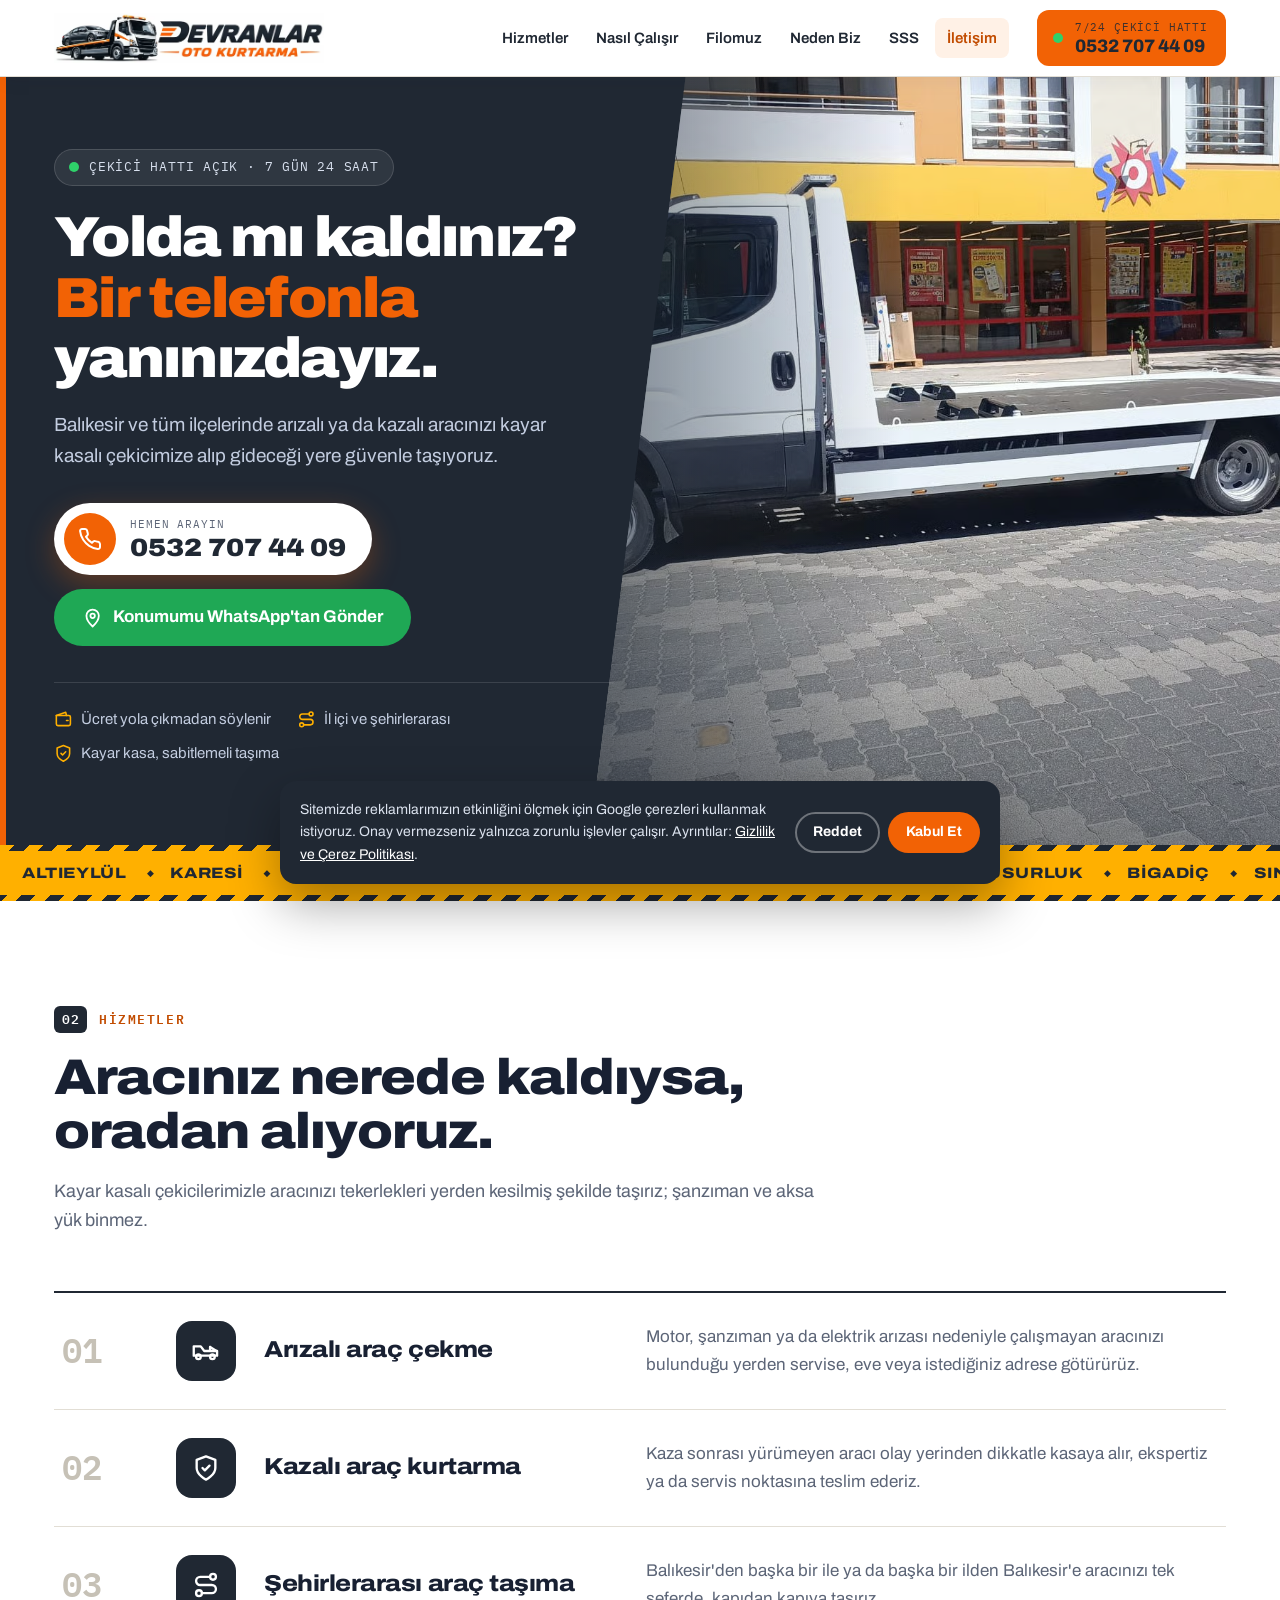
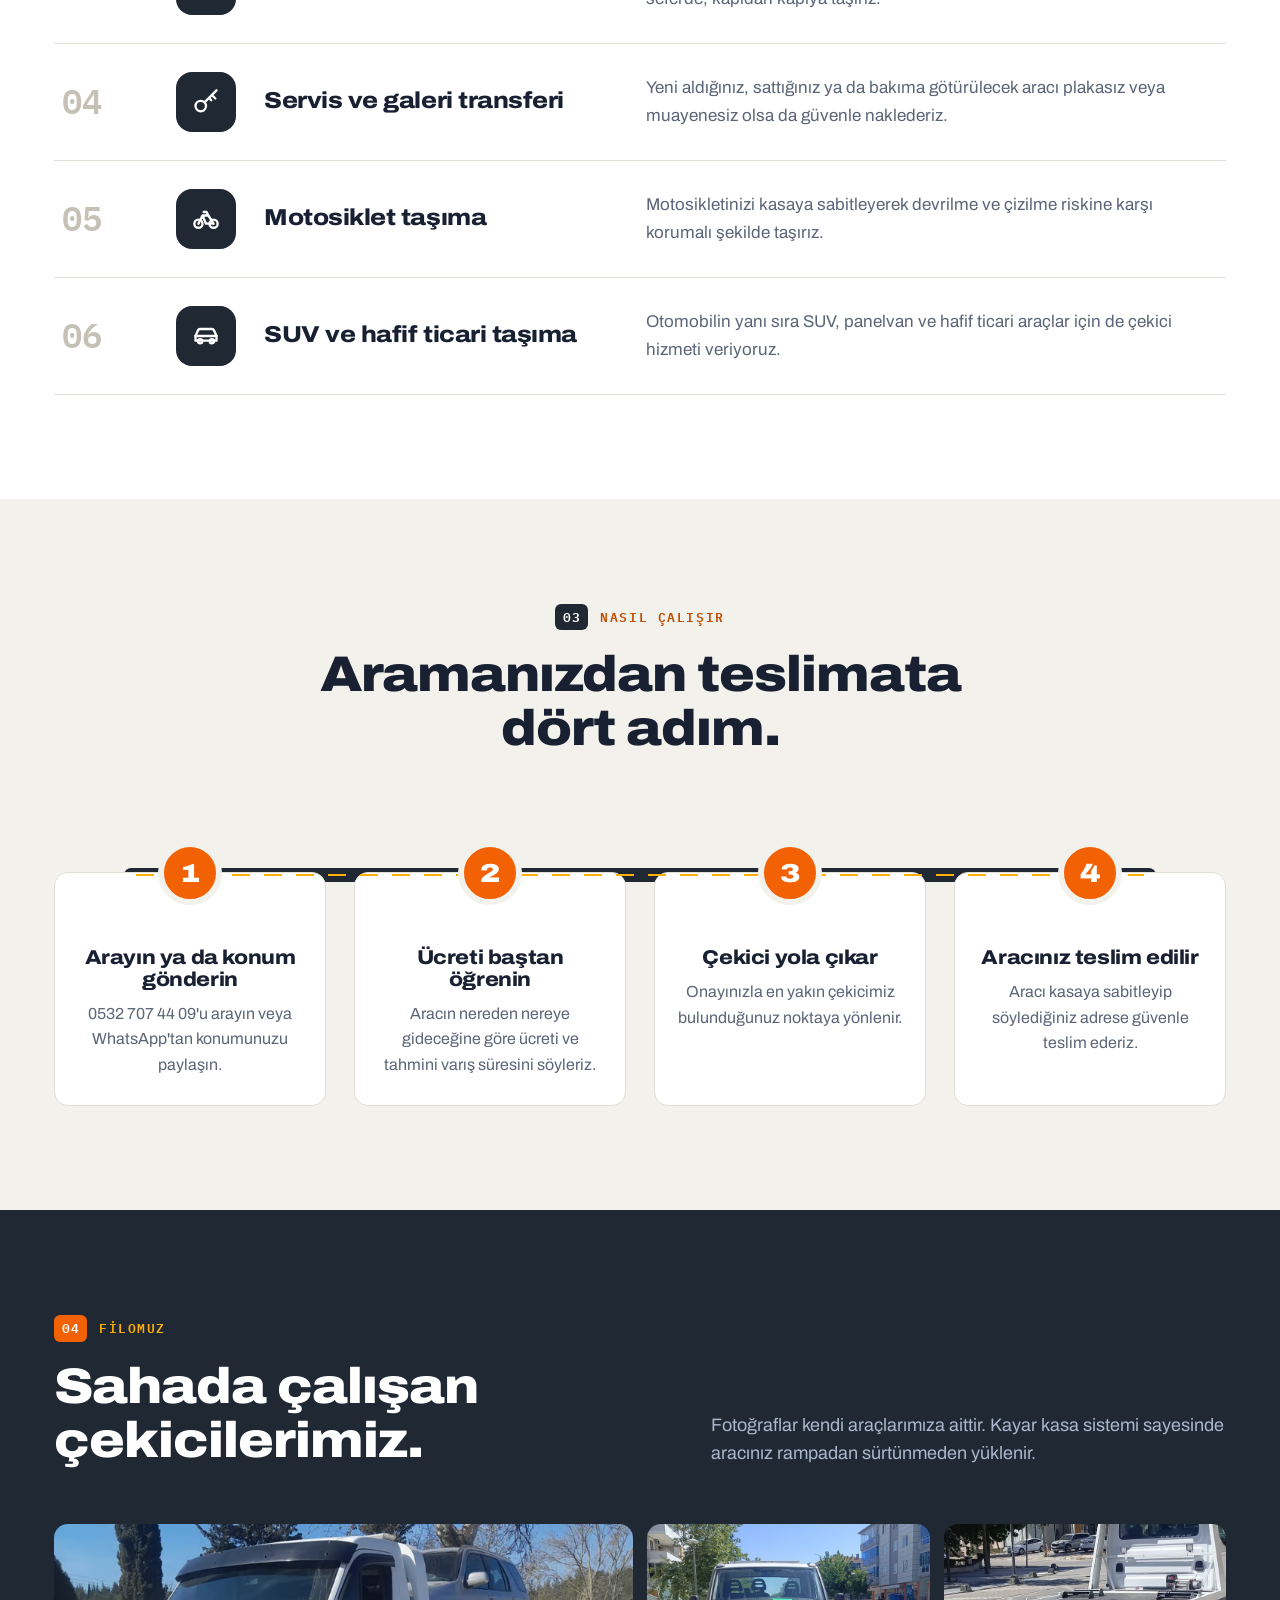
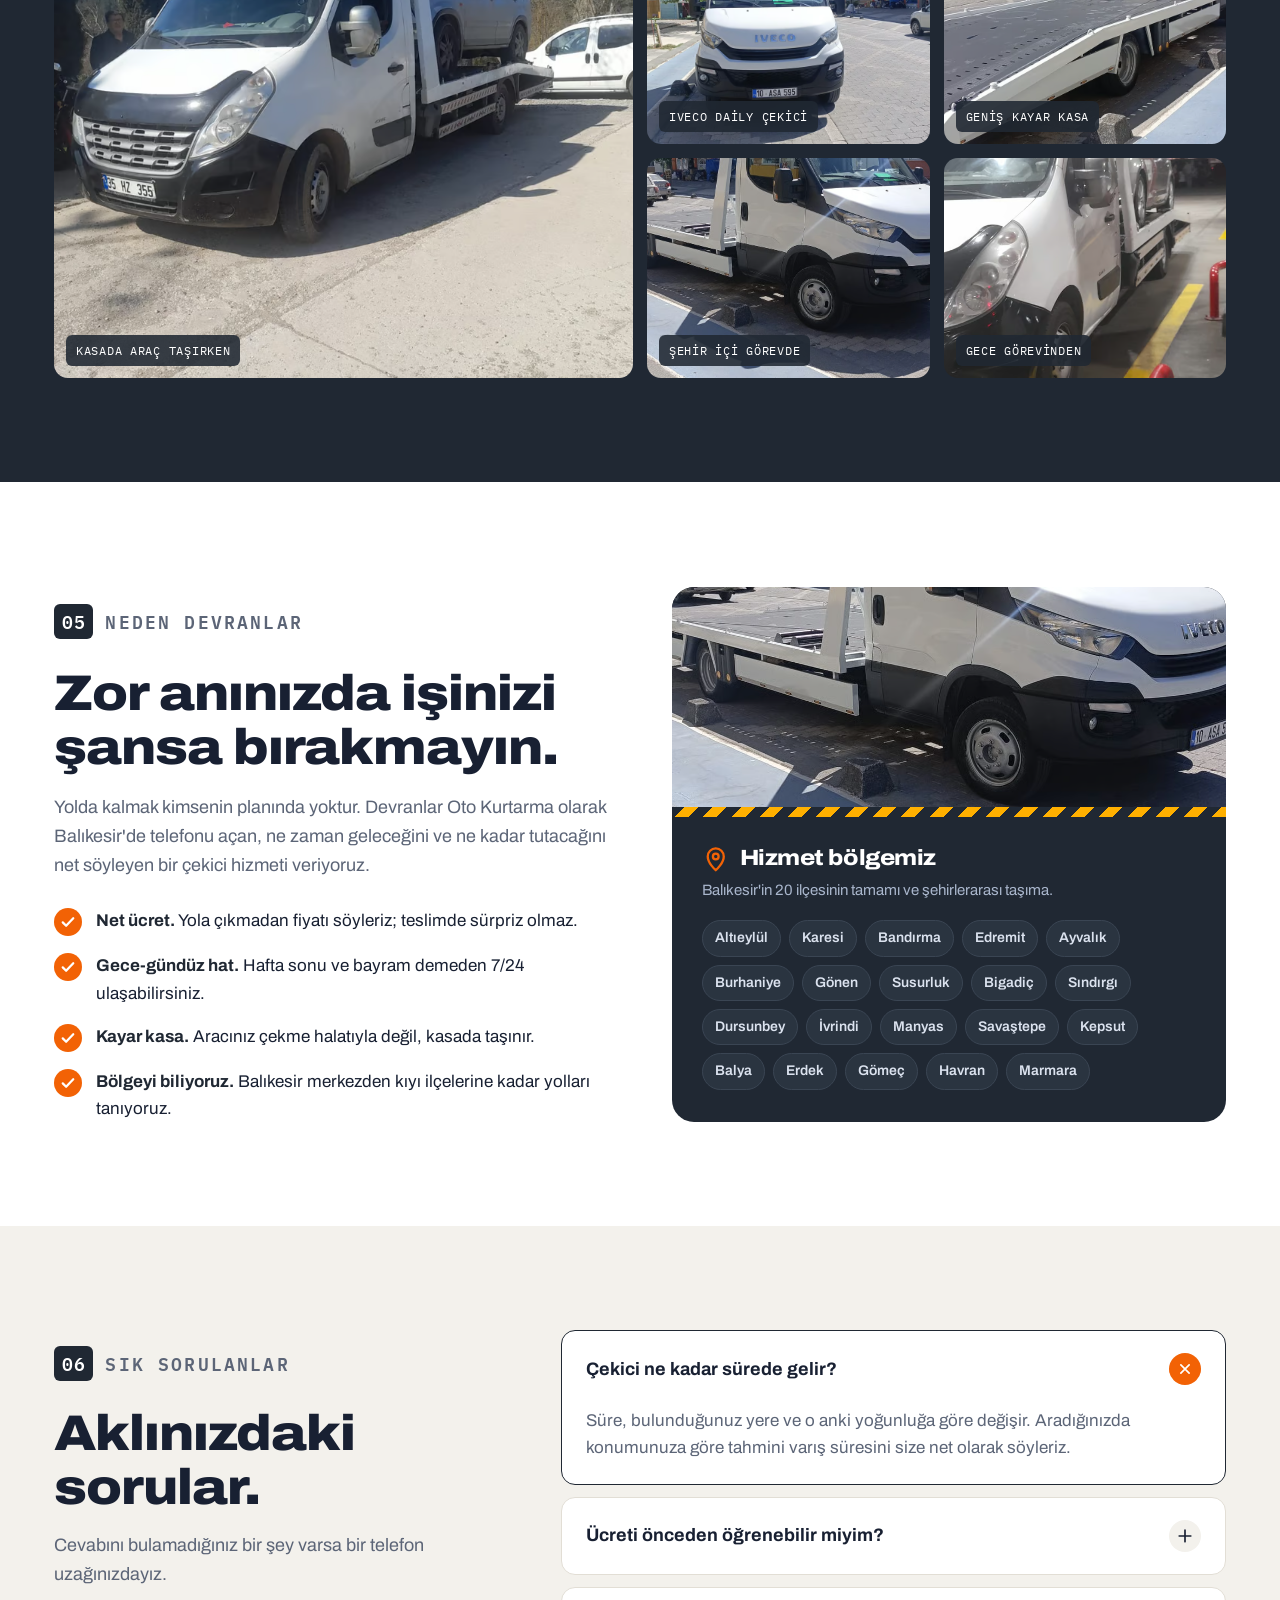
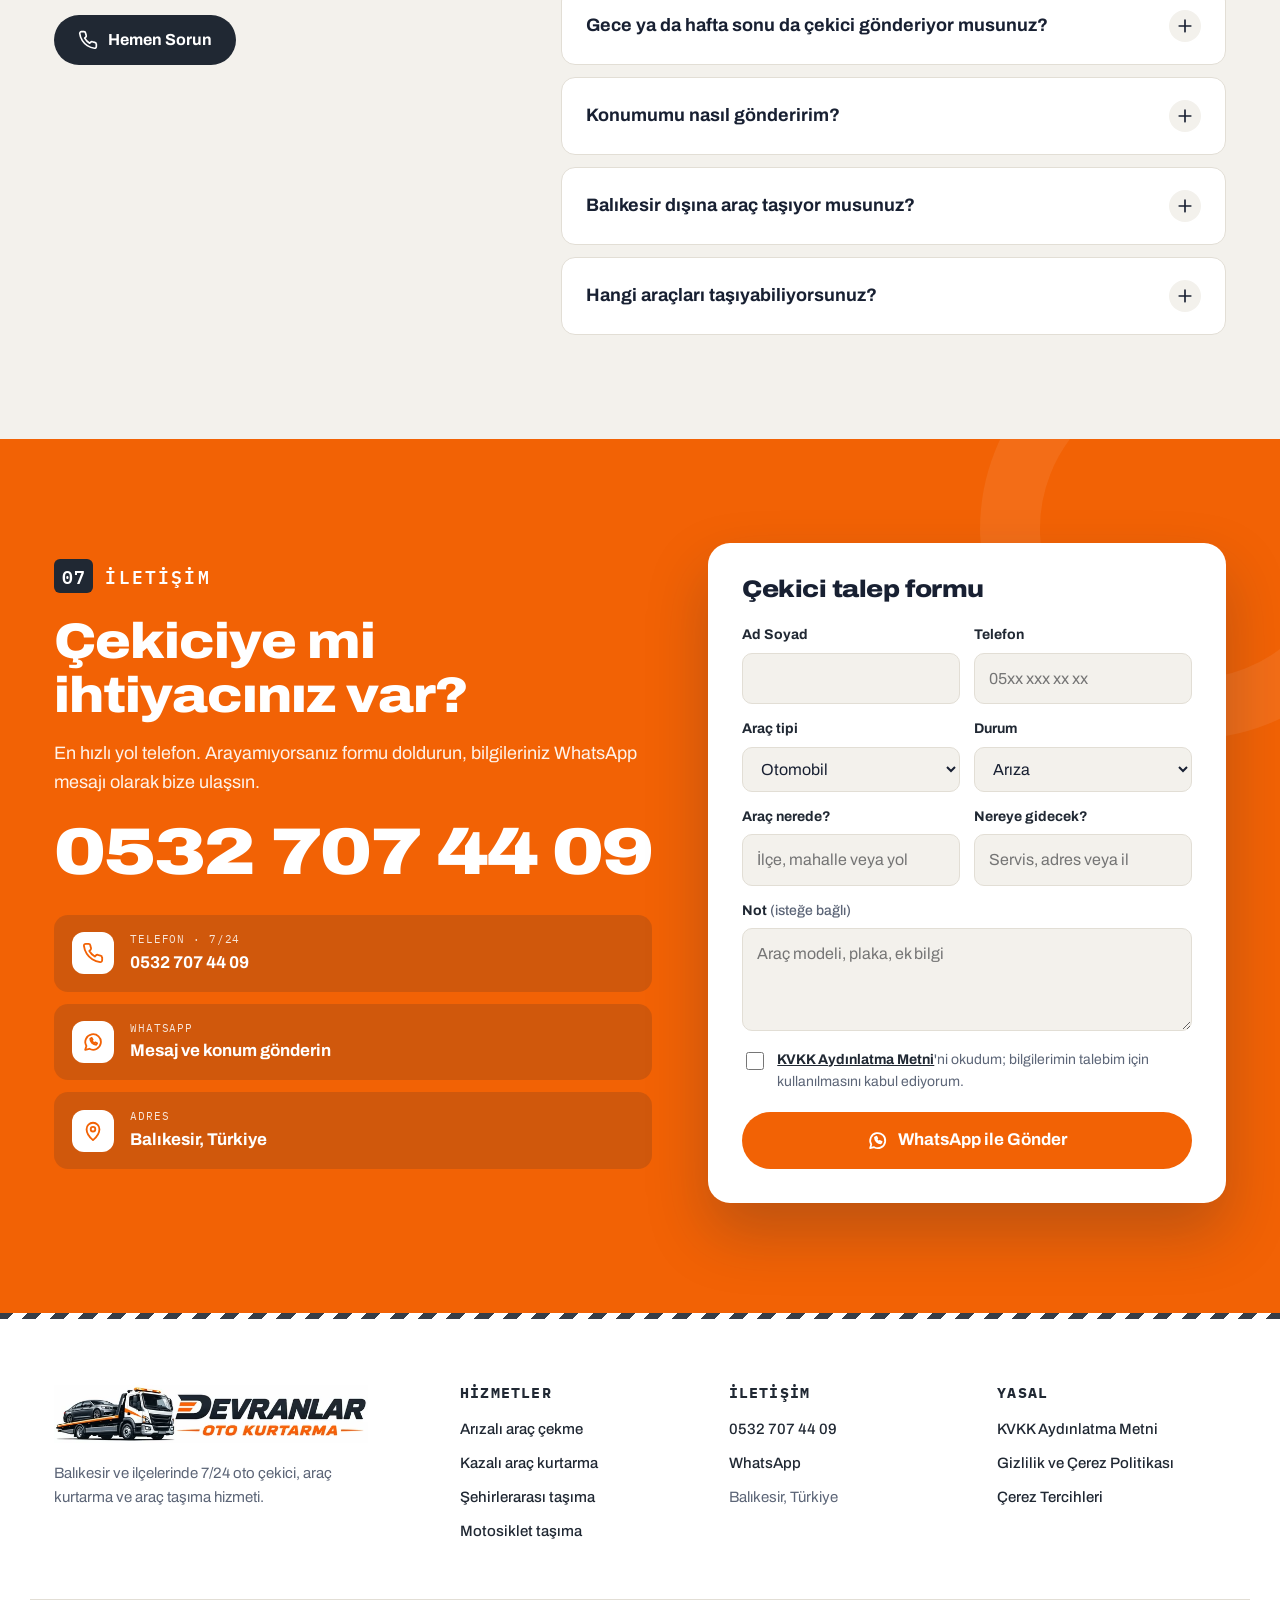
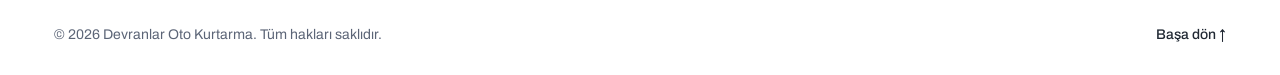
==== commit ec0223c7: "Google Tag Manager (GTM-PC2X3CKM) + Consent Mode v2 entegrasyonu" ====
--- a/index.html
+++ b/index.html
@@ -3,6 +3,14 @@
 <head>
 <meta charset="UTF-8">
 <meta name="viewport" content="width=device-width, initial-scale=1.0">
+<script src="assets/js/consent.js"></script>
+<!-- Google Tag Manager -->
+<script>(function(w,d,s,l,i){w[l]=w[l]||[];w[l].push({'gtm.start':
+new Date().getTime(),event:'gtm.js'});var f=d.getElementsByTagName(s)[0],
+j=d.createElement(s),dl=l!='dataLayer'?'&l='+l:'';j.async=true;j.src=
+'https://www.googletagmanager.com/gtm.js?id='+i+dl;f.parentNode.insertBefore(j,f);
+})(window,document,'script','dataLayer','GTM-PC2X3CKM');</script>
+<!-- End Google Tag Manager -->
 <title>Devranlar Oto Kurtarma | Balıkesir Oto Çekici ve Yol Yardım – 7/24</title>
 <meta name="description" content="Balıkesir oto çekici: arızalı ve kazalı araç kurtarma, şehir içi ve şehirlerarası araç taşıma, motosiklet taşıma. Devranlar Oto Kurtarma ☎ 0532 707 44 09">
 <link rel="canonical" href="https://devranlarotokurtarma.com/">
@@ -99,9 +107,12 @@
   ]
 }
 </script>
-<script src="assets/js/consent.js"></script>
 </head>
 <body>
+<!-- Google Tag Manager (noscript) -->
+<noscript><iframe src="https://www.googletagmanager.com/ns.html?id=GTM-PC2X3CKM"
+height="0" width="0" style="display:none;visibility:hidden"></iframe></noscript>
+<!-- End Google Tag Manager (noscript) -->
 <a class="skip" href="#icerik">İçeriğe atla</a>
 
 <header class="header" id="top">
